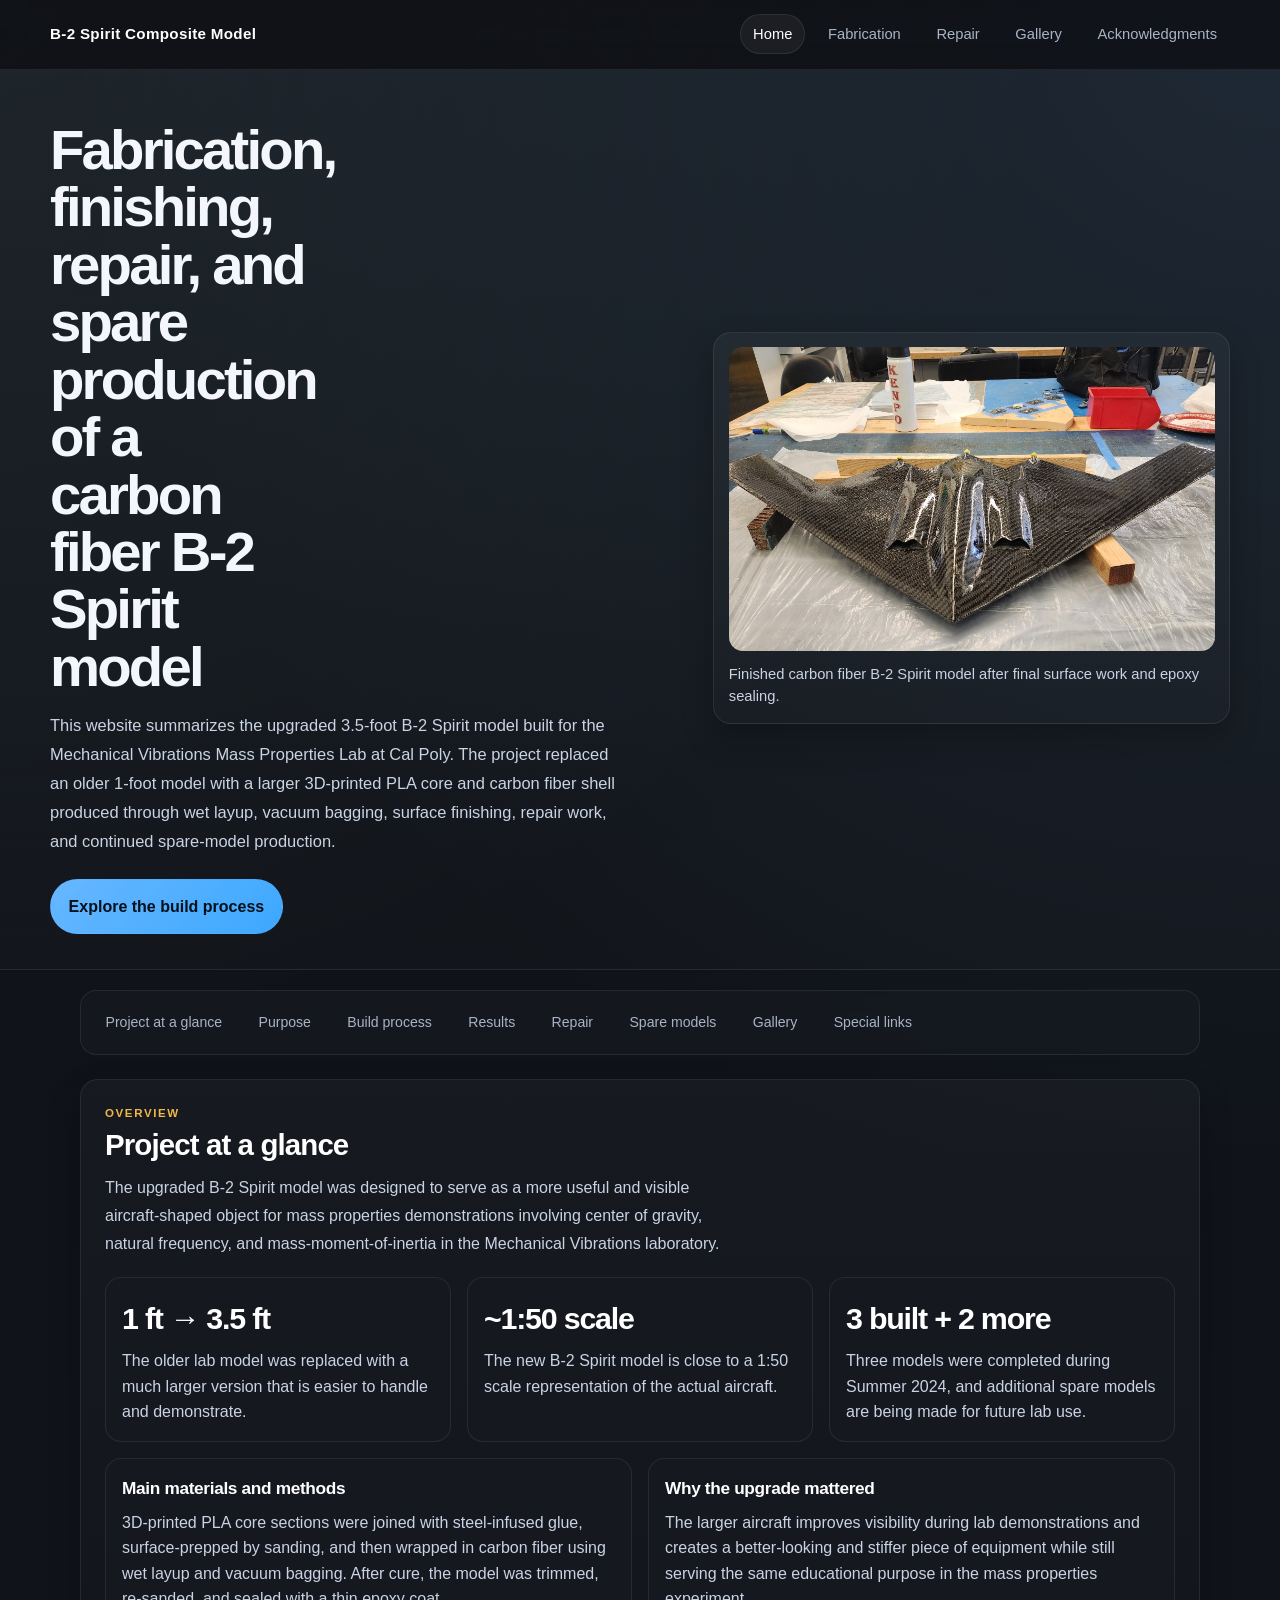
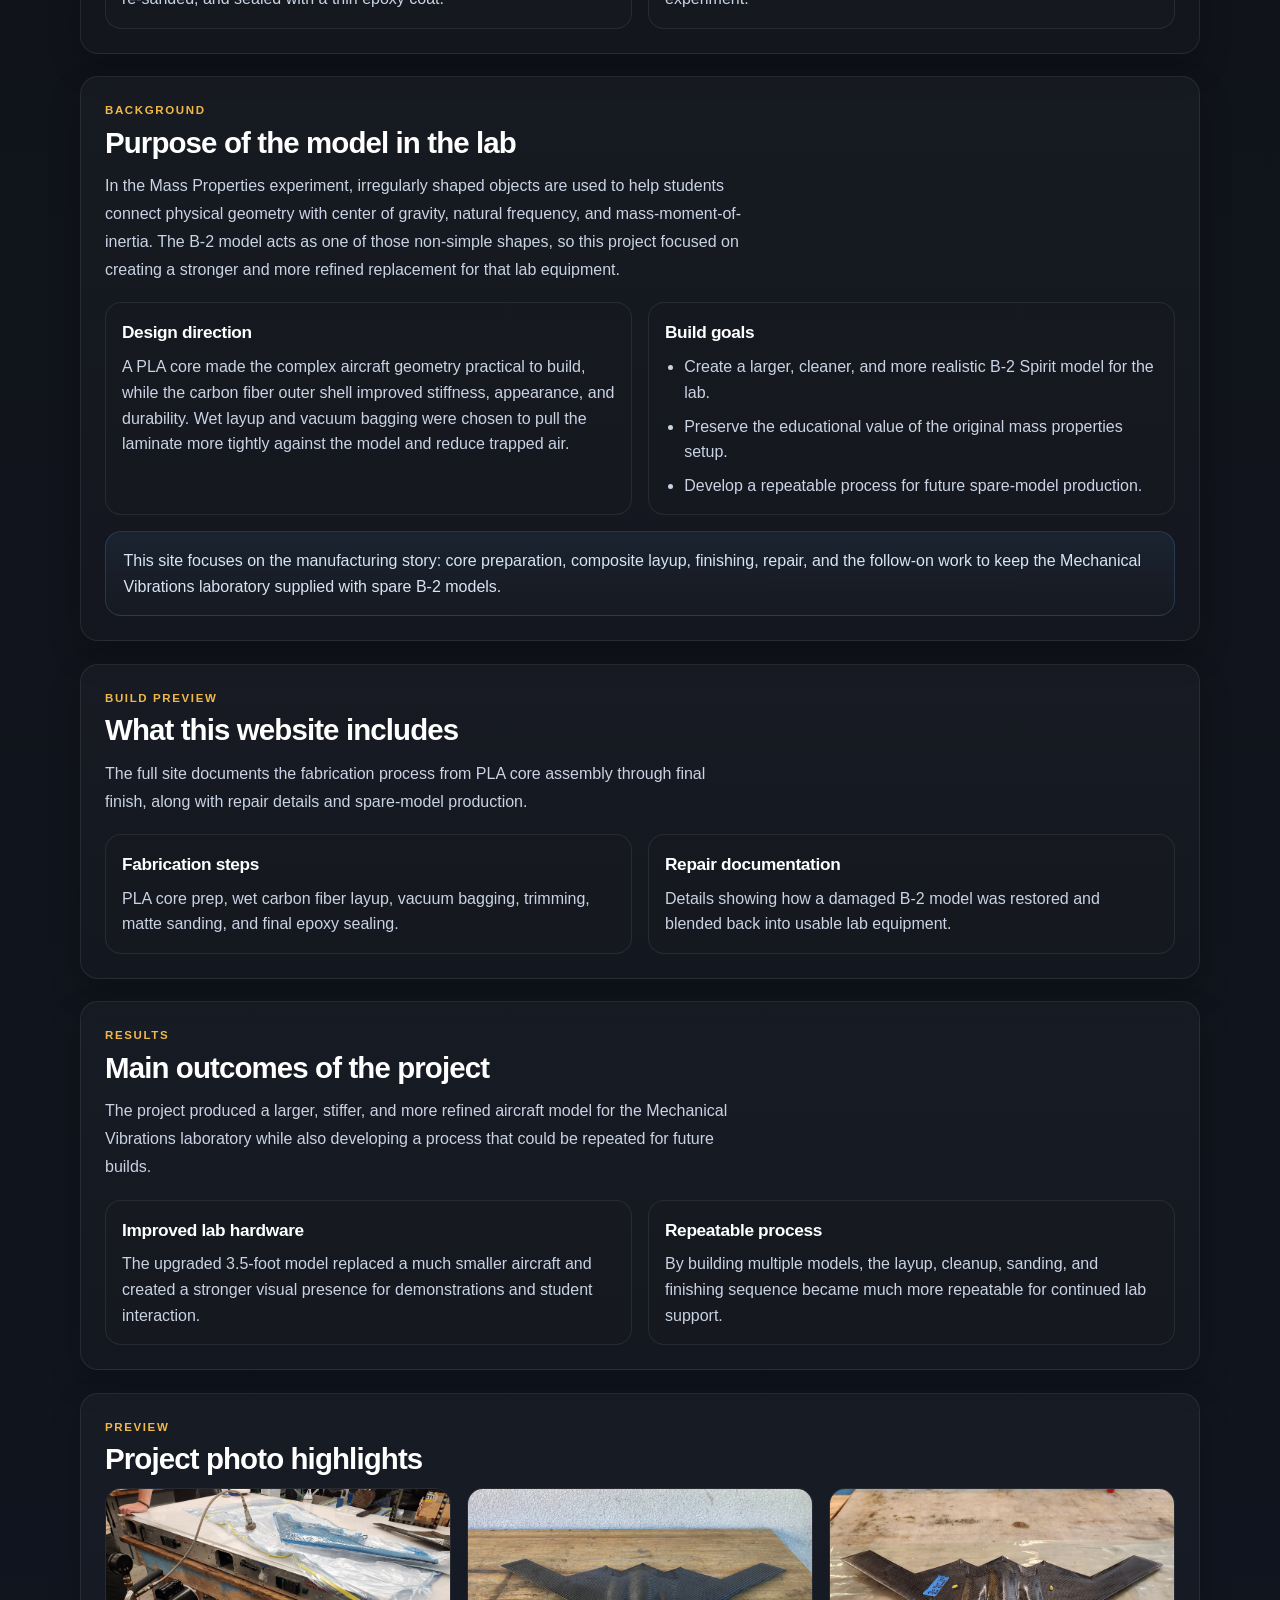
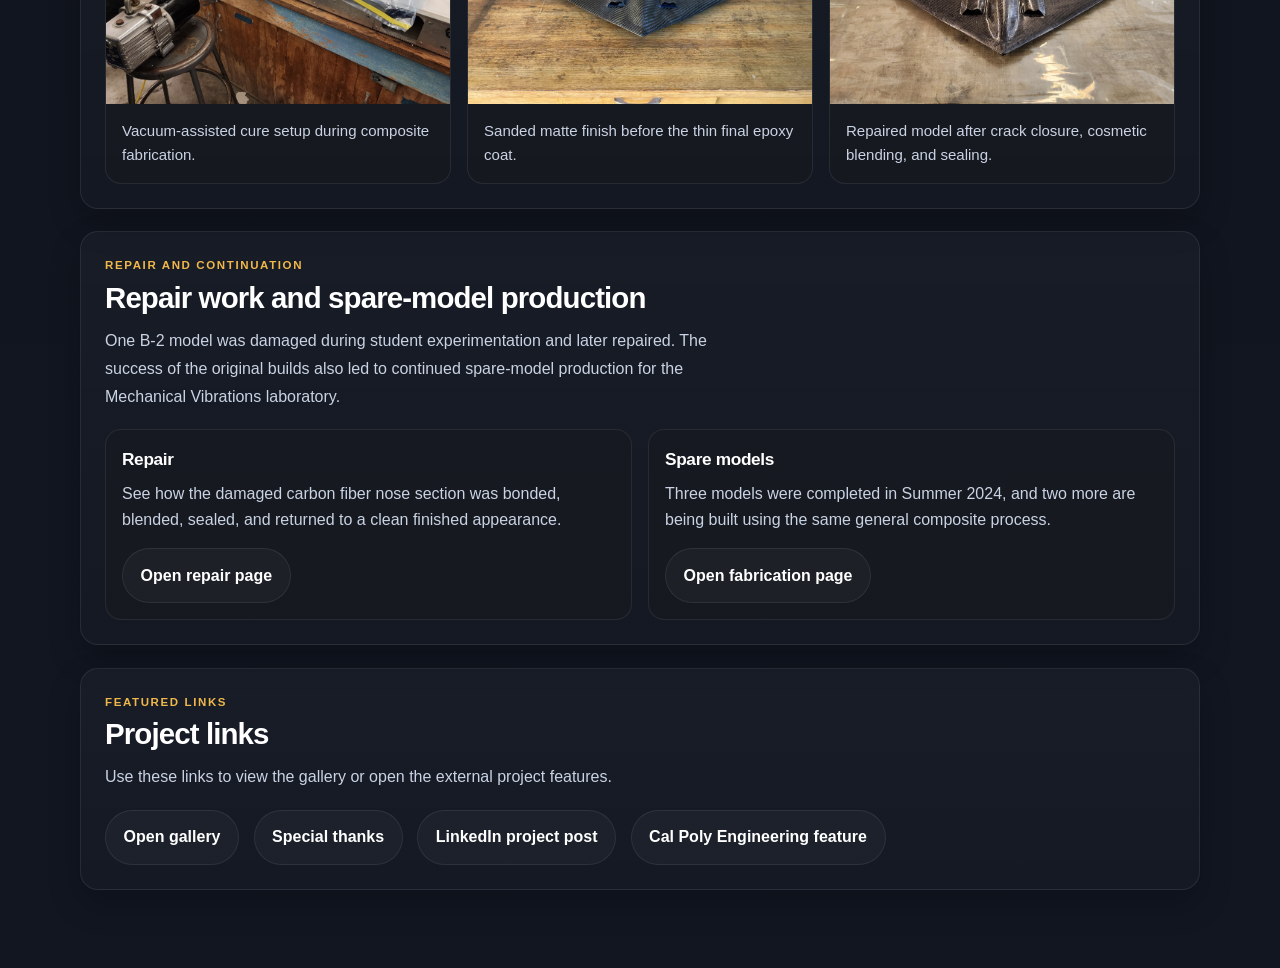
==== index.html @ ddb702d4 "Update index.html" ====
<!DOCTYPE html>
<html lang="en">
<head>
  <meta charset="UTF-8" />
  <meta name="viewport" content="width=device-width, initial-scale=1.0" />
  <title>B-2 Spirit Composite Model | Home</title>
  <meta
    name="description"
    content="Overview of the B-2 Spirit composite model project for the Mechanical Vibrations Mass Properties Lab."
  />
  <link rel="stylesheet" href="style.css" />

  <style>
    body.index-page {
      background:
        radial-gradient(circle at top right, rgba(103, 183, 255, 0.12), transparent 28%),
        radial-gradient(circle at top left, rgba(143, 226, 255, 0.08), transparent 24%),
        linear-gradient(180deg, #0f1115 0%, #111621 100%);
      color: #e9edf5;
    }

    .index-page .topbar {
      position: sticky;
      top: 0;
      z-index: 100;
      backdrop-filter: blur(12px);
      background: rgba(15, 17, 21, 0.82);
      border-bottom: 1px solid rgba(255,255,255,0.08);
    }

    .index-page .topbar-inner,
    .index-page .hero-shell,
    .index-page .home-main {
      width: min(1180px, calc(100% - 2rem));
      margin: 0 auto;
    }

    .index-page .topbar-inner {
      display: flex;
      align-items: center;
      justify-content: space-between;
      gap: 1rem;
      padding: 0.9rem 0;
    }

    .index-page .brand {
      font-weight: 700;
      letter-spacing: 0.02em;
      font-size: 0.95rem;
      color: #ffffff;
      white-space: nowrap;
      text-decoration: none;
    }

    .index-page .nav {
      display: flex;
      flex-wrap: wrap;
      justify-content: flex-end;
      gap: 0.6rem;
    }

    .index-page .nav a {
      font-size: 0.92rem;
      color: #aab3c5;
      padding: 0.45rem 0.75rem;
      border-radius: 999px;
      border: 1px solid transparent;
      text-decoration: none;
      transition: 0.2s ease;
    }

    .index-page .nav a.active,
    .index-page .nav a:hover {
      color: #ffffff;
      background: rgba(255,255,255,0.05);
      border-color: rgba(255,255,255,0.08);
    }

    .index-page .hero-wrap {
      border-bottom: 1px solid rgba(255,255,255,0.08);
      background: linear-gradient(180deg, rgba(255,255,255,0.02), rgba(255,255,255,0.01));
    }

    .index-page .hero-shell {
      padding: 3.2rem 0 2.2rem;
    }

    .index-page .hero {
      display: grid;
      grid-template-columns: 1.1fr 0.9fr;
      gap: 2rem;
      align-items: center;
      margin: 0;
      padding: 0;
      max-width: none;
    }

    .index-page .hero-copy {
      background: transparent;
      border: 0;
      box-shadow: none;
      padding: 0;
    }

    .index-page .hero-copy h1 {
      font-size: clamp(1.9rem, 4.4vw, 3.8rem);
      line-height: 1.02;
      letter-spacing: -0.05em;
      margin: 0 0 1rem;
      color: #f3f6fb;
      max-width: 8.5ch;
    }

    .index-page .hero-copy p.lead {
      font-size: 1.03rem;
      line-height: 1.75;
      color: #c9d3e3;
      margin: 0;
      max-width: 62ch;
    }

    .index-page .hero-actions,
    .index-page .button-row {
      display: flex;
      flex-wrap: wrap;
      gap: 0.9rem;
      margin-top: 1.5rem;
    }

    .index-page .button {
      display: inline-flex;
      align-items: center;
      justify-content: center;
      padding: 0.85rem 1.1rem;
      border-radius: 999px;
      border: 1px solid rgba(255,255,255,0.08);
      font-weight: 600;
      text-decoration: none;
      transition: transform 0.2s ease, filter 0.2s ease, background 0.2s ease;
    }

    .index-page .button:hover {
      transform: translateY(-1px);
      text-decoration: none;
    }

    .index-page .button.primary {
      background: linear-gradient(135deg, #67b7ff, #3da8ff);
      color: #05101a;
      border-color: transparent;
    }

    .index-page .button.secondary {
      background: rgba(255,255,255,0.03);
      color: #ffffff;
    }

    .index-page .hero-card {
      background: linear-gradient(180deg, rgba(255,255,255,0.04), rgba(255,255,255,0.015));
      border: 1px solid rgba(255,255,255,0.08);
      border-radius: 18px;
      padding: 0.9rem;
      box-shadow: 0 14px 32px rgba(0,0,0,0.24);
      overflow: hidden;
    }

    .index-page .hero-image img {
      width: 100%;
      border-radius: 14px;
      aspect-ratio: 16 / 10;
      object-fit: cover;
      display: block;
    }

    .index-page .hero-caption {
      margin-top: 0.75rem;
      font-size: 0.92rem;
      line-height: 1.55;
      color: #c9d3e3;
    }

    .index-page .section-nav {
      position: sticky;
      top: 4.2rem;
      z-index: 50;
      margin: 1.2rem 0 1.5rem;
      padding: 0.75rem;
      background: rgba(23, 26, 33, 0.78);
      border: 1px solid rgba(255,255,255,0.08);
      border-radius: 16px;
      backdrop-filter: blur(10px);
      overflow-x: auto;
    }

    .index-page .section-nav-inner {
      display: flex;
      gap: 0.65rem;
      min-width: max-content;
    }

    .index-page .section-nav a {
      color: #aab3c5;
      font-size: 0.88rem;
      padding: 0.45rem 0.75rem;
      border-radius: 999px;
      text-decoration: none;
      border: 1px solid transparent;
      white-space: nowrap;
    }

    .index-page .section-nav a:hover {
      color: #ffffff;
      background: rgba(255,255,255,0.04);
      border-color: rgba(255,255,255,0.08);
    }

    .index-page .home-main {
      padding: 0 0 3.5rem;
    }

    .index-page .home-section {
      margin-bottom: 1.4rem;
      padding: 1.5rem;
      background: linear-gradient(180deg, rgba(255,255,255,0.03), rgba(255,255,255,0.015));
      border: 1px solid rgba(255,255,255,0.08);
      border-radius: 18px;
      box-shadow: 0 14px 32px rgba(0,0,0,0.22);
      scroll-margin-top: 7rem;
    }

    .index-page .section-kicker {
      text-transform: uppercase;
      letter-spacing: 0.14em;
      font-size: 0.72rem;
      font-weight: 700;
      color: #f0b84b;
      margin-bottom: 0.45rem;
    }

    .index-page .home-section h2 {
      margin: 0 0 0.8rem;
      font-size: clamp(1.8rem, 2.3vw, 2.5rem);
      line-height: 1.1;
      letter-spacing: -0.03em;
      color: #ffffff;
    }

    .index-page .section-lede {
      color: #c9d3e3;
      max-width: 72ch;
      margin: 0 0 1.15rem;
      line-height: 1.75;
    }

    .index-page .stats-grid,
    .index-page .info-grid,
    .index-page .gallery-grid {
      display: grid;
      gap: 1rem;
    }

    .index-page .stats-grid {
      grid-template-columns: repeat(3, minmax(0, 1fr));
      margin-bottom: 1rem;
    }

    .index-page .info-grid {
      grid-template-columns: repeat(2, minmax(0, 1fr));
    }

    .index-page .gallery-grid {
      grid-template-columns: repeat(3, minmax(0, 1fr));
    }

    .index-page .stat-card,
    .index-page .info-card,
    .index-page .mini-card,
    .index-page .figure-card {
      background: rgba(23, 26, 33, 0.92);
      border: 1px solid rgba(255,255,255,0.08);
      border-radius: 16px;
      padding: 1rem;
    }

    .index-page .stat-value {
      font-size: 1.9rem;
      font-weight: 800;
      letter-spacing: -0.04em;
      margin-bottom: 0.35rem;
      color: #ffffff;
    }

    .index-page .stat-label,
    .index-page .info-card p,
    .index-page .mini-card p,
    .index-page .figure-caption,
    .index-page li {
      color: #c9d3e3;
      margin: 0;
    }

    .index-page .info-card h3,
    .index-page .mini-card h3 {
      margin: 0 0 0.45rem;
      font-size: 1.08rem;
      color: #ffffff;
      letter-spacing: -0.02em;
    }

    .index-page .figure-card {
      padding: 0;
      overflow: hidden;
    }

    .index-page .figure-card img {
      width: 100%;
      display: block;
      aspect-ratio: 16 / 10;
      object-fit: cover;
    }

    .index-page .figure-caption {
      padding: 0.9rem 1rem 1rem;
      font-size: 0.94rem;
      line-height: 1.6;
    }

    .index-page .note-card {
      margin-top: 1rem;
      padding: 1rem 1.1rem;
      border-radius: 16px;
      background: linear-gradient(180deg, rgba(103,183,255,0.08), rgba(255,255,255,0.015));
      border: 1px solid rgba(103,183,255,0.18);
      color: #d8e4f4;
    }

    .index-page .bullet-list {
      margin: 0;
      padding-left: 1.2rem;
    }

    .index-page .bullet-list li + li {
      margin-top: 0.5rem;
    }

    .index-page .featured-links {
      display: flex;
      flex-wrap: wrap;
      gap: 0.9rem;
      margin-top: 1rem;
    }

    @media (max-width: 980px) {
      .index-page .hero,
      .index-page .stats-grid,
      .index-page .info-grid,
      .index-page .gallery-grid {
        grid-template-columns: 1fr;
      }

      .index-page .hero-copy h1 {
        max-width: none;
      }
    }

    @media (max-width: 720px) {
      .index-page .topbar-inner {
        align-items: flex-start;
        flex-direction: column;
      }

      .index-page .hero-shell {
        padding-top: 2.6rem;
      }

      .index-page .home-section {
        padding: 1.15rem;
      }
    }
  </style>
</head>
<body class="index-page">
  <header class="topbar">
    <div class="topbar-inner">
      <a class="brand" href="index.html">B-2 Spirit Composite Model</a>
      <nav class="nav" aria-label="Main navigation">
        <a class="active" href="index.html">Home</a>
        <a href="fabrication.html">Fabrication</a>
        <a href="repair.html">Repair</a>
        <a href="gallery.html">Gallery</a>
        <a href="acknowledgments.html">Acknowledgments</a>
      </nav>
    </div>
  </header>

  <div class="hero-wrap">
    <div class="hero-shell">
      <section class="hero">
        <div class="hero-copy">
          <h1>Fabrication, finishing, repair, and spare production of a carbon fiber B-2 Spirit model</h1>
          <p class="lead">
            This website summarizes the upgraded 3.5-foot B-2 Spirit model built for the Mechanical Vibrations Mass Properties Lab at Cal Poly. The project replaced an older 1-foot model with a larger 3D-printed PLA core and carbon fiber shell produced through wet layup, vacuum bagging, surface finishing, repair work, and continued spare-model production.
          </p>
          <div class="hero-actions">
            <a class="button primary" href="fabrication.html">Explore the build process</a>
          </div>
        </div>

        <div class="hero-card hero-image">
          <img src="assets/final-gloss.jpg" alt="Completed glossy B-2 Spirit carbon fiber model on a workbench" />
          <div class="hero-caption">
            Finished carbon fiber B-2 Spirit model after final surface work and epoxy sealing.
          </div>
        </div>
      </section>
    </div>
  </div>

  <main class="home-main">
    <nav class="section-nav" aria-label="Section navigation">
      <div class="section-nav-inner">
        <a href="#overview">Project at a glance</a>
        <a href="#purpose">Purpose</a>
        <a href="#build">Build process</a>
        <a href="#results">Results</a>
        <a href="#repair-link">Repair</a>
        <a href="#spares">Spare models</a>
        <a href="#gallery-preview">Gallery</a>
        <a href="#links">Special links</a>
      </div>
    </nav>

    <section class="home-section" id="overview">
      <div class="section-kicker">Overview</div>
      <h2>Project at a glance</h2>
      <p class="section-lede">
        The upgraded B-2 Spirit model was designed to serve as a more useful and visible aircraft-shaped object for mass properties demonstrations involving center of gravity, natural frequency, and mass-moment-of-inertia in the Mechanical Vibrations laboratory.
      </p>

      <div class="stats-grid">
        <div class="stat-card">
          <div class="stat-value">1 ft → 3.5 ft</div>
          <p class="stat-label">
            The older lab model was replaced with a much larger version that is easier to handle and demonstrate.
          </p>
        </div>
        <div class="stat-card">
          <div class="stat-value">~1:50 scale</div>
          <p class="stat-label">
            The new B-2 Spirit model is close to a 1:50 scale representation of the actual aircraft.
          </p>
        </div>
        <div class="stat-card">
          <div class="stat-value">3 built + 2 more</div>
          <p class="stat-label">
            Three models were completed during Summer 2024, and additional spare models are being made for future lab use.
          </p>
        </div>
      </div>

      <div class="info-grid">
        <div class="info-card">
          <h3>Main materials and methods</h3>
          <p>
            3D-printed PLA core sections were joined with steel-infused glue, surface-prepped by sanding, and then wrapped in carbon fiber using wet layup and vacuum bagging. After cure, the model was trimmed, re-sanded, and sealed with a thin epoxy coat.
          </p>
        </div>
        <div class="info-card">
          <h3>Why the upgrade mattered</h3>
          <p>
            The larger aircraft improves visibility during lab demonstrations and creates a better-looking and stiffer piece of equipment while still serving the same educational purpose in the mass properties experiment.
          </p>
        </div>
      </div>
    </section>

    <section class="home-section" id="purpose">
      <div class="section-kicker">Background</div>
      <h2>Purpose of the model in the lab</h2>
      <p class="section-lede">
        In the Mass Properties experiment, irregularly shaped objects are used to help students connect physical geometry with center of gravity, natural frequency, and mass-moment-of-inertia. The B-2 model acts as one of those non-simple shapes, so this project focused on creating a stronger and more refined replacement for that lab equipment.
      </p>

      <div class="info-grid">
        <div class="info-card">
          <h3>Design direction</h3>
          <p>
            A PLA core made the complex aircraft geometry practical to build, while the carbon fiber outer shell improved stiffness, appearance, and durability. Wet layup and vacuum bagging were chosen to pull the laminate more tightly against the model and reduce trapped air.
          </p>
        </div>

        <div class="info-card">
          <h3>Build goals</h3>
          <ul class="bullet-list">
            <li>Create a larger, cleaner, and more realistic B-2 Spirit model for the lab.</li>
            <li>Preserve the educational value of the original mass properties setup.</li>
            <li>Develop a repeatable process for future spare-model production.</li>
          </ul>
        </div>
      </div>

      <div class="note-card">
        This site focuses on the manufacturing story: core preparation, composite layup, finishing, repair, and the follow-on work to keep the Mechanical Vibrations laboratory supplied with spare B-2 models.
      </div>
    </section>

    <section class="home-section" id="build">
      <div class="section-kicker">Build preview</div>
      <h2>What this website includes</h2>
      <p class="section-lede">
        The full site documents the fabrication process from PLA core assembly through final finish, along with repair details and spare-model production.
      </p>

      <div class="info-grid">
        <div class="mini-card">
          <h3>Fabrication steps</h3>
          <p>PLA core prep, wet carbon fiber layup, vacuum bagging, trimming, matte sanding, and final epoxy sealing.</p>
        </div>
        <div class="mini-card">
          <h3>Repair documentation</h3>
          <p>Details showing how a damaged B-2 model was restored and blended back into usable lab equipment.</p>
        </div>
      </div>
    </section>

    <section class="home-section" id="results">
      <div class="section-kicker">Results</div>
      <h2>Main outcomes of the project</h2>
      <p class="section-lede">
        The project produced a larger, stiffer, and more refined aircraft model for the Mechanical Vibrations laboratory while also developing a process that could be repeated for future builds.
      </p>

      <div class="info-grid">
        <div class="mini-card">
          <h3>Improved lab hardware</h3>
          <p>The upgraded 3.5-foot model replaced a much smaller aircraft and created a stronger visual presence for demonstrations and student interaction.</p>
        </div>
        <div class="mini-card">
          <h3>Repeatable process</h3>
          <p>By building multiple models, the layup, cleanup, sanding, and finishing sequence became much more repeatable for continued lab support.</p>
        </div>
      </div>
    </section>

    <section class="home-section" id="gallery-preview">
      <div class="section-kicker">Preview</div>
      <h2>Project photo highlights</h2>

      <div class="gallery-grid">
        <div class="figure-card">
          <img src="assets/vacuum-pump.jpg" alt="Vacuum pump connected to the layup bag" />
          <div class="figure-caption">Vacuum-assisted cure setup during composite fabrication.</div>
        </div>
        <div class="figure-card">
          <img src="assets/matte-finish.jpg" alt="Sanded matte finish before final epoxy seal coat" />
          <div class="figure-caption">Sanded matte finish before the thin final epoxy coat.</div>
        </div>
        <div class="figure-card">
          <img src="assets/repair-full.jpg" alt="Repaired B-2 Spirit model after repair was completed" />
          <div class="figure-caption">Repaired model after crack closure, cosmetic blending, and sealing.</div>
        </div>
      </div>
    </section>

    <section class="home-section" id="repair-link">
      <div class="section-kicker">Repair and continuation</div>
      <h2>Repair work and spare-model production</h2>
      <p class="section-lede">
        One B-2 model was damaged during student experimentation and later repaired. The success of the original builds also led to continued spare-model production for the Mechanical Vibrations laboratory.
      </p>

      <div class="info-grid">
        <div class="mini-card">
          <h3>Repair</h3>
          <p>See how the damaged carbon fiber nose section was bonded, blended, sealed, and returned to a clean finished appearance.</p>
          <div class="featured-links">
            <a class="button secondary" href="repair.html">Open repair page</a>
          </div>
        </div>
        <div class="mini-card" id="spares">
          <h3>Spare models</h3>
          <p>Three models were completed in Summer 2024, and two more are being built using the same general composite process.</p>
          <div class="featured-links">
            <a class="button secondary" href="fabrication.html">Open fabrication page</a>
          </div>
        </div>
      </div>
    </section>

    <section class="home-section" id="links">
      <div class="section-kicker">Featured links</div>
      <h2>Project links</h2>
      <p class="section-lede">
        Use these links to view the gallery or open the external project features.
      </p>

      <div class="featured-links">
        <a class="button secondary" href="gallery.html">Open gallery</a>
        <a class="button secondary" href="acknowledgments.html">Special thanks</a>
        <a
          class="button secondary"
          href="https://www.linkedin.com/posts/john-f-tomas_calpolyengineering-calpolymechanicalengineering-activity-7405005292553457664-iVJH?utm_source=share&utm_medium=member_desktop&rcm=ACoAAD9UJ3QBx8UnV5CKLwGNR-9RdJzGk0k2j6o"
          target="_blank"
          rel="noopener noreferrer"
        >
          LinkedIn project post
        </a>
        <a
          class="button secondary"
          href="https://ceng.calpoly.edu/connection/2024/10/shop-talk/"
          target="_blank"
          rel="noopener noreferrer"
        >
          Cal Poly Engineering feature
        </a>
      </div>
    </section>
  </main>
</body>
</html>
---- style.css ----
:root {
  --bg: #0f1115;
  --panel: #171a21;
  --panel-2: #1d2230;
  --text: #e9edf5;
  --muted: #aab3c5;
  --accent: #67b7ff;
  --accent-2: #8fe2ff;
  --border: #2a3142;
  --max: 1120px;
}

* { box-sizing: border-box; }
html { scroll-behavior: smooth; }
body {
  margin: 0;
  font-family: Arial, Helvetica, sans-serif;
  background: linear-gradient(180deg, #0f1115 0%, #111621 100%);
  color: var(--text);
  line-height: 1.6;
}

a { color: var(--accent); text-decoration: none; }
a:hover { text-decoration: underline; }

header.site-header {
  position: sticky;
  top: 0;
  z-index: 100;
  background: rgba(15, 17, 21, 0.92);
  backdrop-filter: blur(10px);
  border-bottom: 1px solid var(--border);
}

.nav-wrap {
  max-width: var(--max);
  margin: 0 auto;
  display: flex;
  align-items: center;
  justify-content: space-between;
  padding: 14px 18px;
  gap: 18px;
}

.brand {
  font-weight: 700;
  letter-spacing: 0.04em;
  color: white;
}

nav ul {
  margin: 0;
  padding: 0;
  list-style: none;
  display: flex;
  gap: 10px;
  flex-wrap: wrap;
}

nav a {
  display: inline-block;
  padding: 8px 12px;
  border-radius: 999px;
  color: var(--text);
  border: 1px solid transparent;
}

nav a.active,
nav a:hover {
  background: var(--panel-2);
  border-color: var(--border);
  text-decoration: none;
}

.hero {
  max-width: var(--max);
  margin: 0 auto;
  padding: 56px 18px 28px;
  display: grid;
  grid-template-columns: 1.2fr 0.95fr;
  gap: 28px;
  align-items: center;
}

.hero-card,
.panel {
  background: rgba(23, 26, 33, 0.92);
  border: 1px solid var(--border);
  border-radius: 20px;
  overflow: hidden;
  box-shadow: 0 10px 24px rgba(0,0,0,0.22);
}

.hero-copy { padding: 28px; }
.hero-copy h1 {
  font-size: clamp(2rem, 4vw, 3.4rem);
  line-height: 1.08;
  margin: 0 0 14px;
}
.hero-copy p.lead {
  font-size: 1.08rem;
  color: var(--muted);
  margin: 0 0 18px;
}

.badges {
  display: flex;
  gap: 10px;
  flex-wrap: wrap;
  margin-bottom: 18px;
}
.badge {
  padding: 7px 12px;
  border-radius: 999px;
  background: #111a25;
  border: 1px solid var(--border);
  color: var(--accent-2);
  font-size: 0.92rem;
}

.button-row {
  display: flex;
  gap: 12px;
  flex-wrap: wrap;
}
.button {
  display: inline-block;
  padding: 11px 16px;
  border-radius: 12px;
  border: 1px solid var(--border);
  background: var(--panel-2);
  color: white;
}
.button.primary {
  background: linear-gradient(135deg, #256dff, #3da8ff);
  border-color: transparent;
}
.button:hover { text-decoration: none; filter: brightness(1.05); }

.hero-image img,
.figure img,
.gallery-grid img {
  width: 100%;
  display: block;
  height: auto;
}

main {
  max-width: var(--max);
  margin: 0 auto;
  padding: 0 18px 50px;
}

.section {
  margin: 26px 0;
  background: rgba(23, 26, 33, 0.92);
  border: 1px solid var(--border);
  border-radius: 20px;
  padding: 24px;
}
.section h2 {
  margin-top: 0;
  font-size: 1.8rem;
}
.section h3 { margin-bottom: 8px; }
.section p, .section li { color: #d6dcea; }
.section ul { padding-left: 20px; }

.grid-2, .grid-3 {
  display: grid;
  gap: 18px;
}
.grid-2 { grid-template-columns: repeat(2, minmax(0, 1fr)); }
.grid-3 { grid-template-columns: repeat(3, minmax(0, 1fr)); }

.figure {
  background: #10141d;
  border: 1px solid var(--border);
  border-radius: 16px;
  overflow: hidden;
}
.figure .caption {
  padding: 12px 14px 16px;
  color: var(--muted);
  font-size: 0.95rem;
}

.kpi-grid {
  display: grid;
  grid-template-columns: repeat(4, minmax(0, 1fr));
  gap: 14px;
}
.kpi {
  background: #111722;
  border: 1px solid var(--border);
  border-radius: 16px;
  padding: 16px;
}
.kpi .value {
  font-size: 1.6rem;
  font-weight: 700;
  margin-bottom: 6px;
}
.kpi .label { color: var(--muted); }

.page-intro {
  max-width: var(--max);
  margin: 0 auto;
  padding: 38px 18px 8px;
}
.page-intro h1 { margin-bottom: 8px; font-size: 2.5rem; }
.page-intro p { color: var(--muted); margin-top: 0; }

.gallery-grid {
  display: grid;
  grid-template-columns: repeat(2, minmax(0, 1fr));
  gap: 18px;
}

footer {
  max-width: var(--max);
  margin: 0 auto;
  padding: 18px;
  color: var(--muted);
}

.note {
  border-left: 4px solid var(--accent);
  padding: 12px 14px;
  background: #101722;
  border-radius: 10px;
}

.code-block {
  background: #0d1117;
  color: #d0e6ff;
  border: 1px solid var(--border);
  padding: 16px;
  border-radius: 12px;
  overflow-x: auto;
  white-space: pre-wrap;
  font-family: Consolas, Monaco, monospace;
  font-size: 0.95rem;
}

/* ===== Acknowledgment section only ===== */

.thanks-section {
  padding-top: 28px;
  padding-bottom: 30px;
}

.thanks-section .section-kicker,
.thanks-section .eyebrow,
.thanks-section .kicker {
  text-transform: uppercase;
  letter-spacing: 0.14em;
  font-size: 0.82rem;
  font-weight: 700;
  color: #ffc94d;
  margin-bottom: 14px;
}

.thanks-section h2,
.thanks-section .big-title {
  font-size: clamp(2.8rem, 5vw, 4.2rem);
  line-height: 1.02;
  letter-spacing: -0.04em;
  margin: 0 0 22px;
  color: #f3f6fb;
}

.thanks-section > p,
.thanks-section .lede,
.thanks-section .section-lead {
  max-width: 860px;
  font-size: 1.08rem;
  line-height: 1.75;
  color: #c9d3e3;
  margin: 0 0 26px;
}

.thanks-grid {
  display: grid;
  grid-template-columns: repeat(3, minmax(0, 1fr));
  gap: 22px;
  margin-top: 10px;
}

.thanks-card {
  background:
    radial-gradient(circle at top center, rgba(255,255,255,0.035), transparent 58%),
    linear-gradient(180deg, rgba(255,255,255,0.03), rgba(255,255,255,0.01));
  border: 1px solid rgba(255,255,255,0.08);
  border-radius: 26px;
  padding: 26px 26px 28px;
  min-height: 430px;
  box-shadow: 0 14px 32px rgba(0,0,0,0.24);
}

.thanks-card h3 {
  margin: 0 0 22px;
  font-size: clamp(1.65rem, 2.3vw, 2.2rem);
  line-height: 1.15;
  letter-spacing: -0.03em;
  color: #ffffff;
}

.thanks-role {
  color: #74c8ff;
  font-size: 0.95rem;
  font-weight: 700;
  line-height: 1.45;
  margin-bottom: 24px;
}

.thanks-card p {
  margin: 0;
  color: #eef3fb;
  font-size: 1.04rem;
  line-height: 1.85;
}

@media (max-width: 900px) {
  .hero, .grid-2, .grid-3, .gallery-grid, .kpi-grid {
    grid-template-columns: 1fr;
  }

  .nav-wrap {
    align-items: flex-start;
    flex-direction: column;
  }

  .thanks-grid {
    grid-template-columns: 1fr;
  }

  .thanks-card {
    min-height: unset;
  }
}
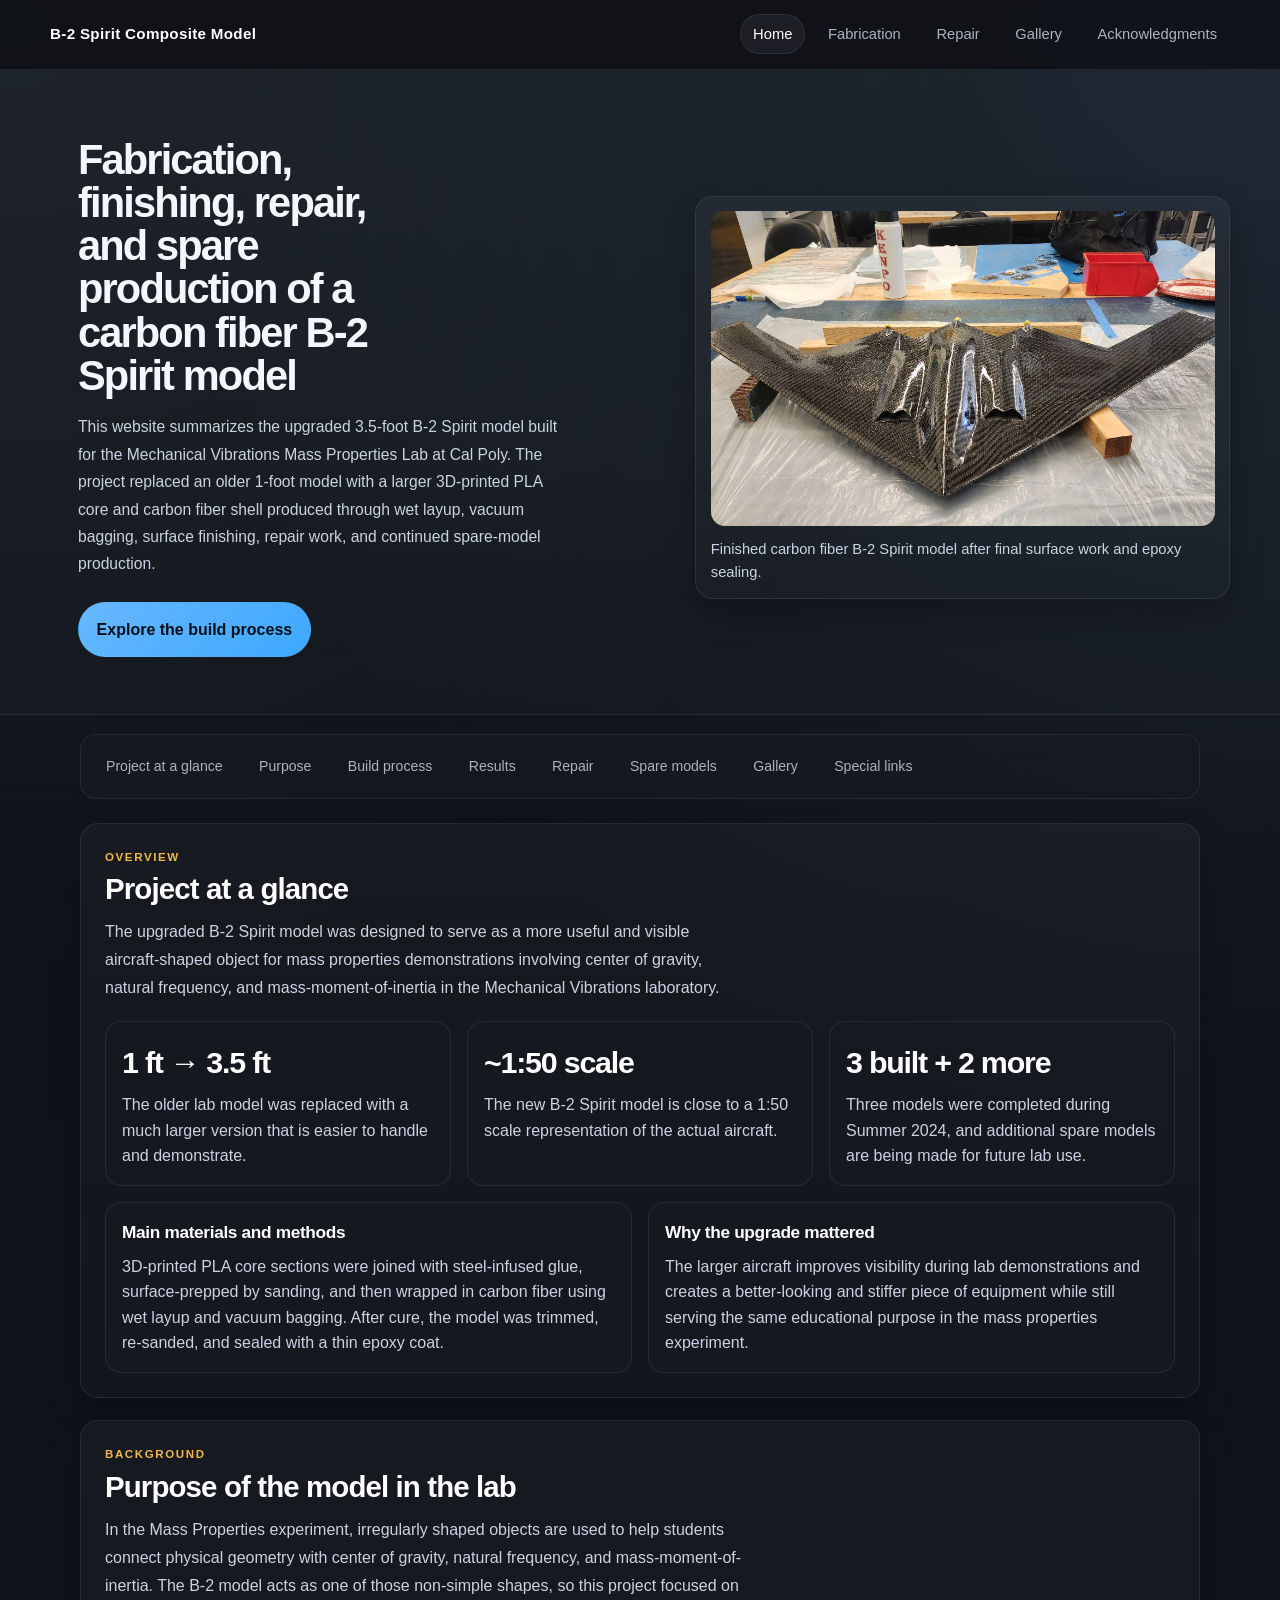
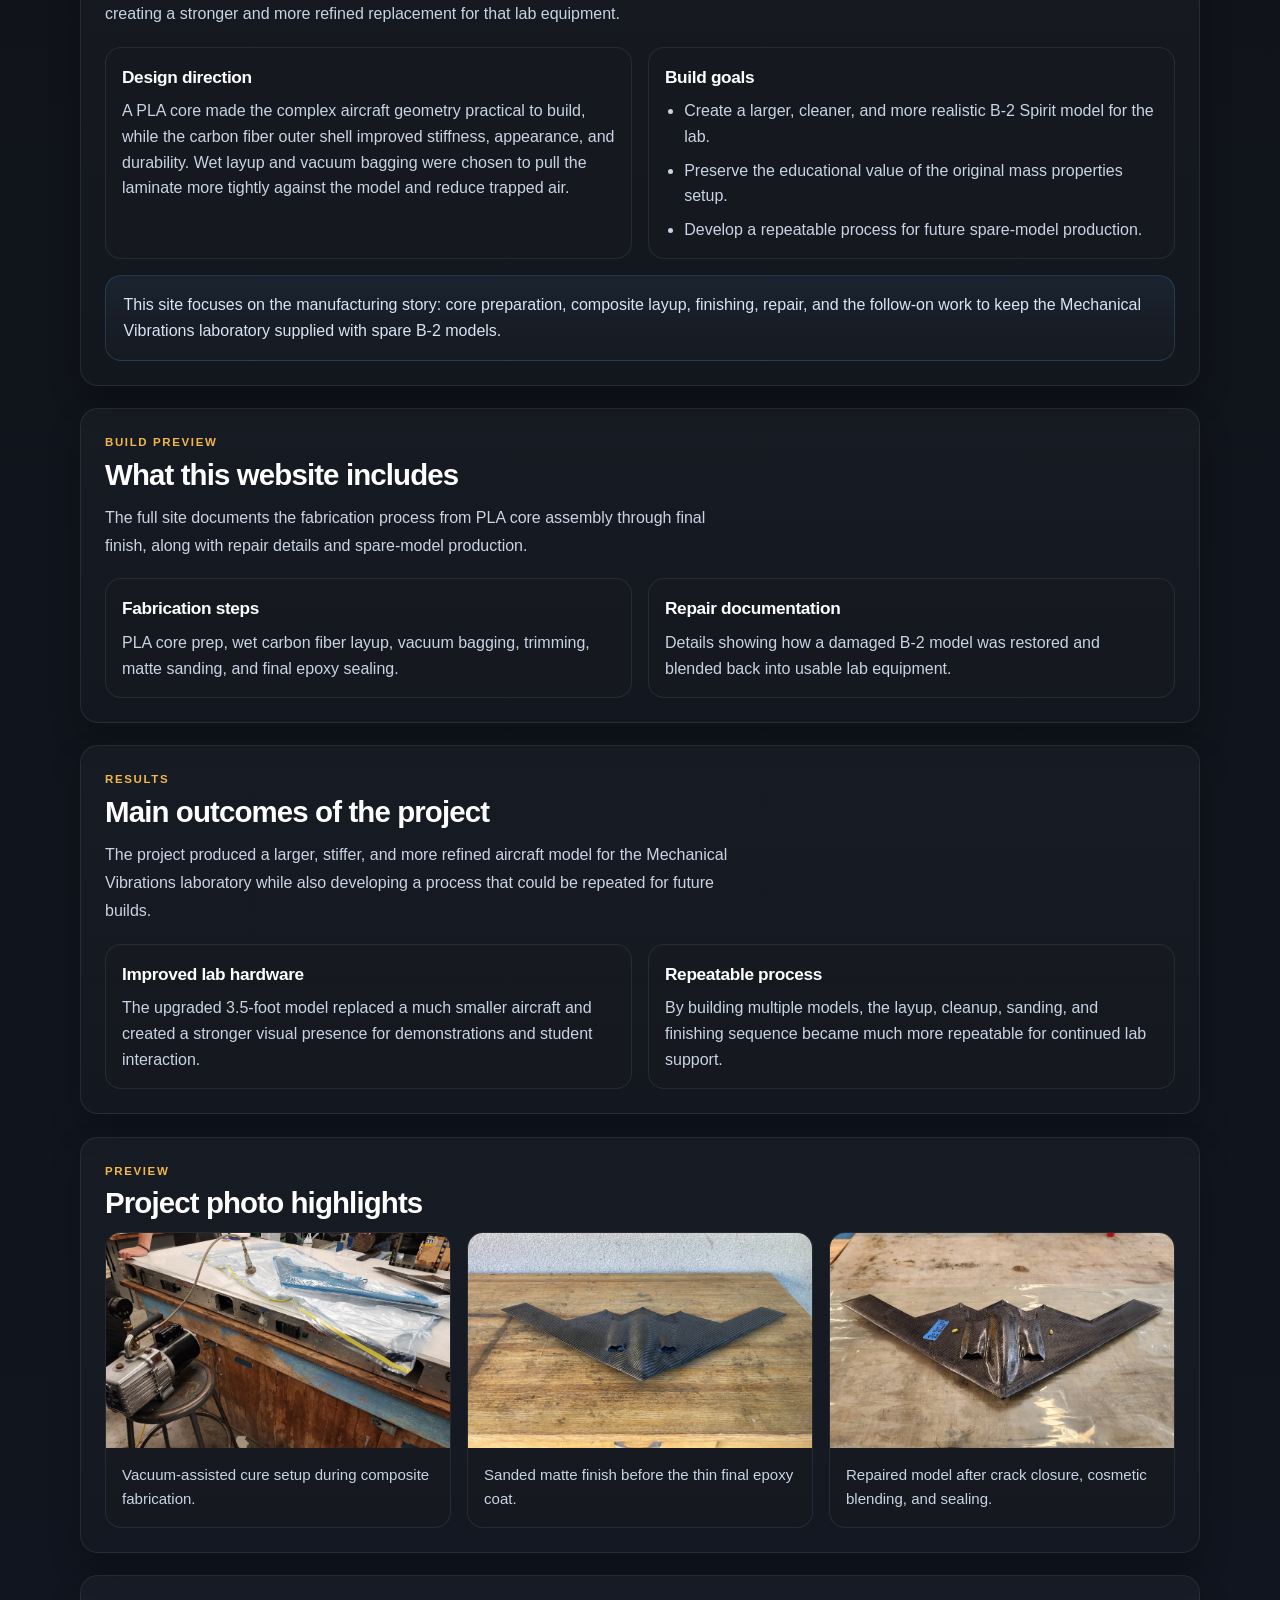
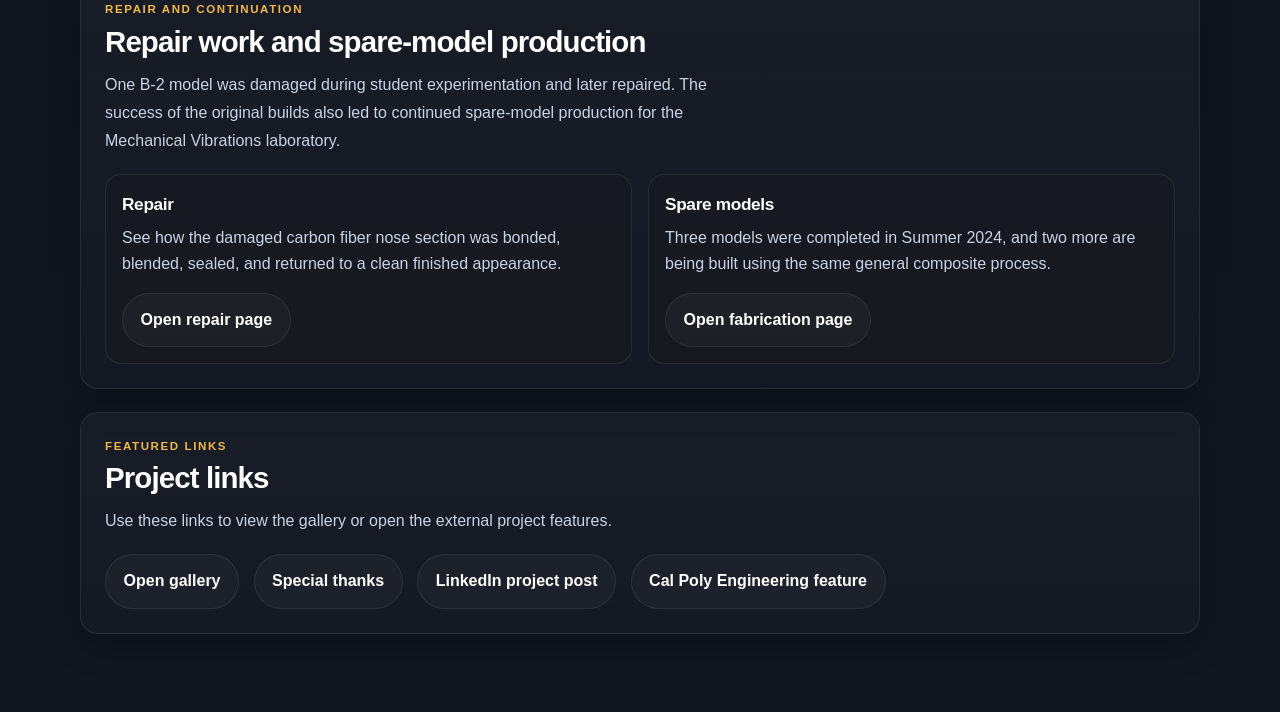
==== commit 669eb19e: "Update index.html" ====
--- a/index.html
+++ b/index.html
@@ -82,41 +82,39 @@
     }
 
     .index-page .hero-shell {
-      padding: 3.2rem 0 2.2rem;
+    padding: 2.5rem 0 1.8rem;
     }
 
     .index-page .hero {
-      display: grid;
-      grid-template-columns: 1.1fr 0.9fr;
-      gap: 2rem;
-      align-items: center;
-      margin: 0;
-      padding: 0;
-      max-width: none;
-    }
-
-    .index-page .hero-copy {
-      background: transparent;
-      border: 0;
-      box-shadow: none;
-      padding: 0;
+    display: grid;
+    grid-template-columns: minmax(560px, 0.95fr) minmax(380px, 0.85fr);
+    gap: 3rem;
+    align-items: center;
+    margin: 0;
+    padding: 0;
+    max-width: none;
     }
 
     .index-page .hero-copy h1 {
-      font-size: clamp(1.9rem, 4.4vw, 3.8rem);
-      line-height: 1.02;
-      letter-spacing: -0.05em;
-      margin: 0 0 1rem;
-      color: #f3f6fb;
-      max-width: 8.5ch;
+    font-size: clamp(1.55rem, 3.25vw, 3.05rem);
+    line-height: 1.04;
+    letter-spacing: -0.045em;
+    margin: 0 0 1rem;
+    color: #f3f6fb;
+    max-width: 12.5ch;
     }
 
     .index-page .hero-copy p.lead {
-      font-size: 1.03rem;
-      line-height: 1.75;
-      color: #c9d3e3;
-      margin: 0;
-      max-width: 62ch;
+    font-size: 0.98rem;
+    line-height: 1.75;
+    color: #c9d3e3;
+    margin: 0;
+    max-width: 56ch;
+    }
+
+    .index-page .hero-card {
+    max-width: 600px;
+    margin-left: auto;
     }
 
     .index-page .hero-actions,
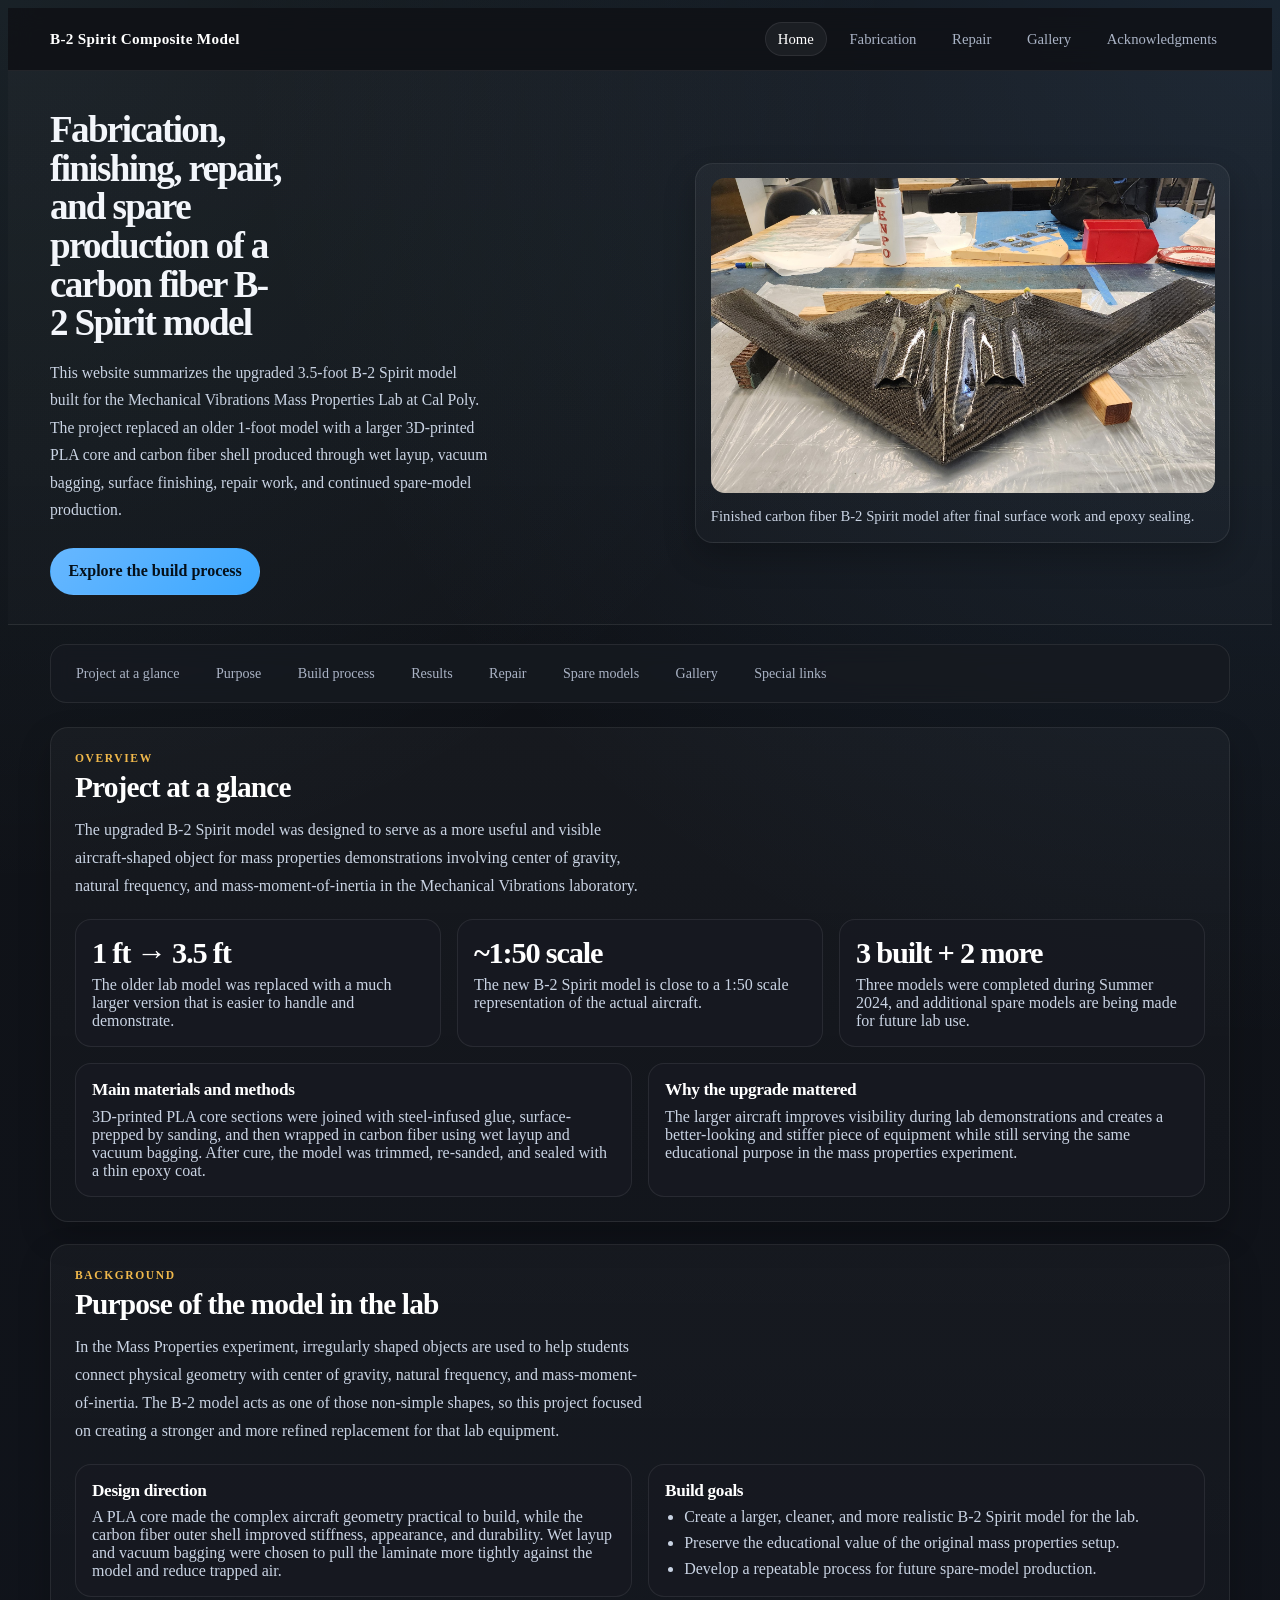
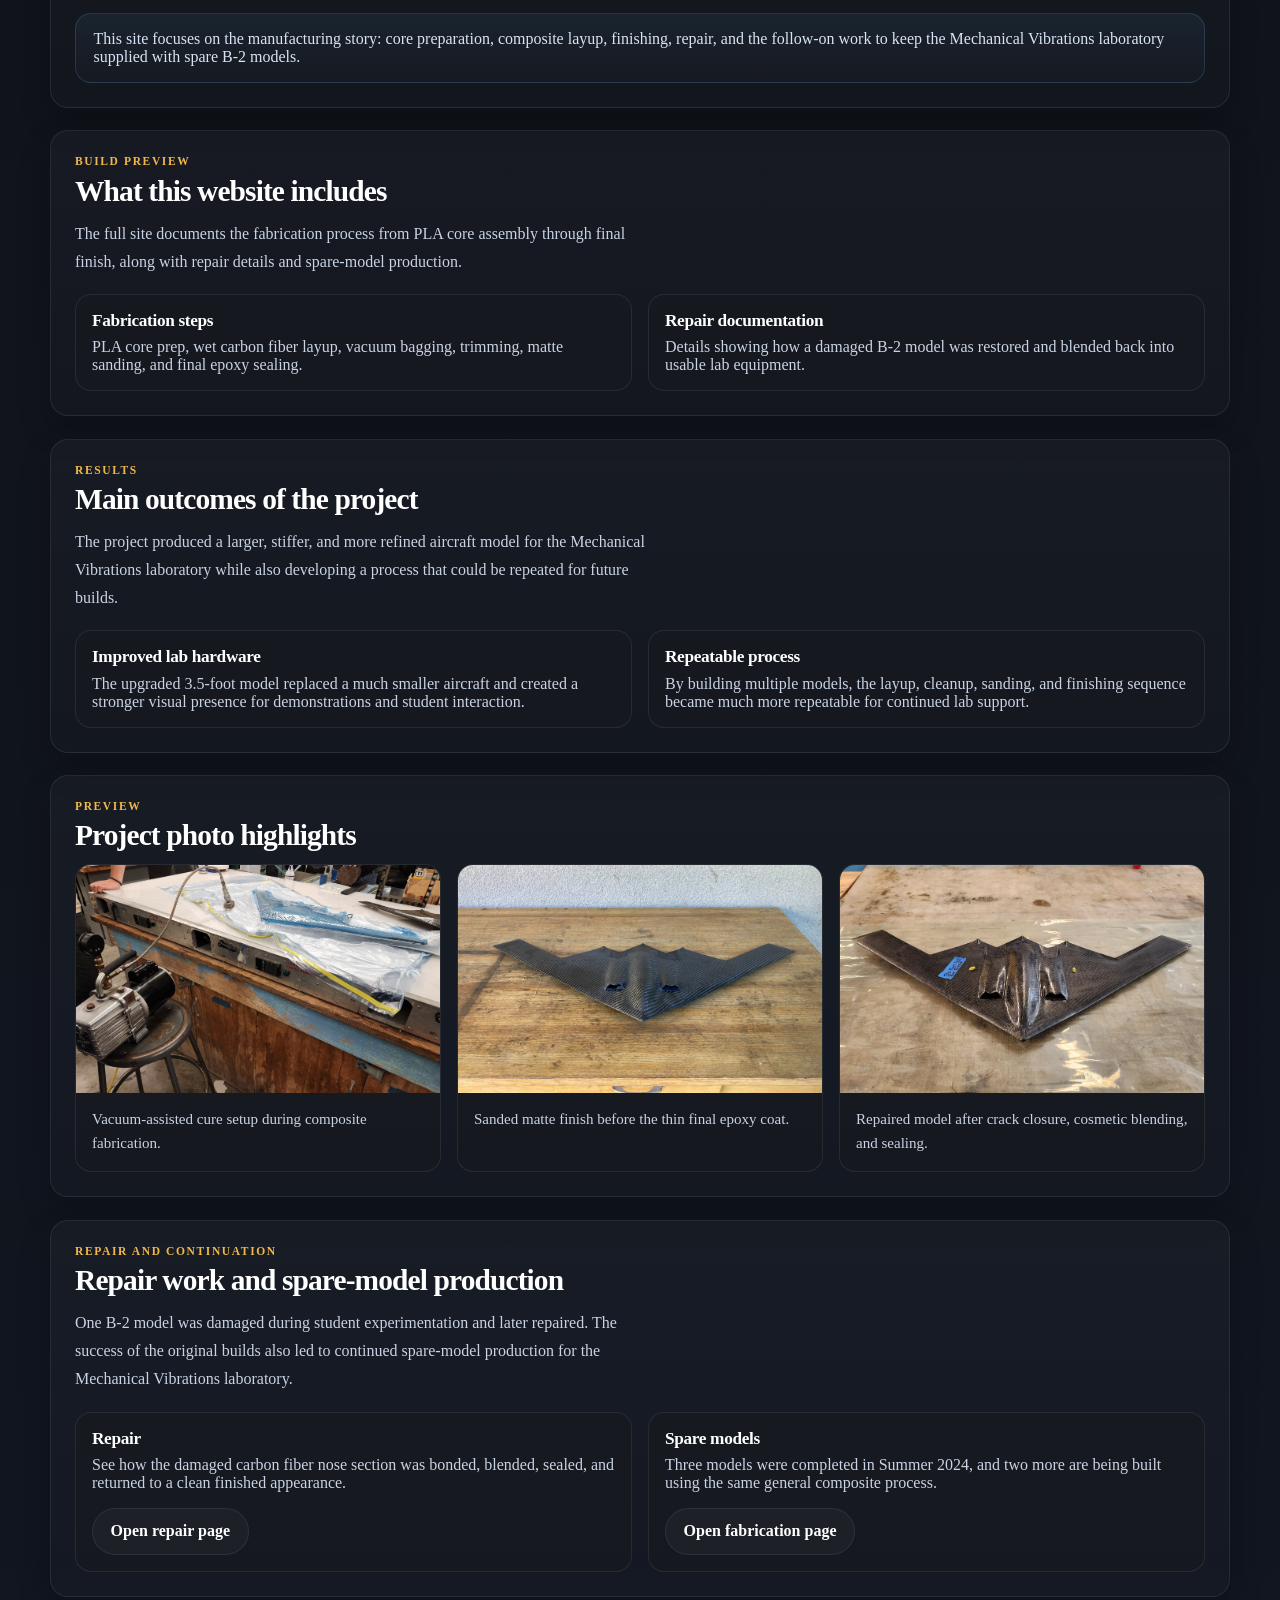
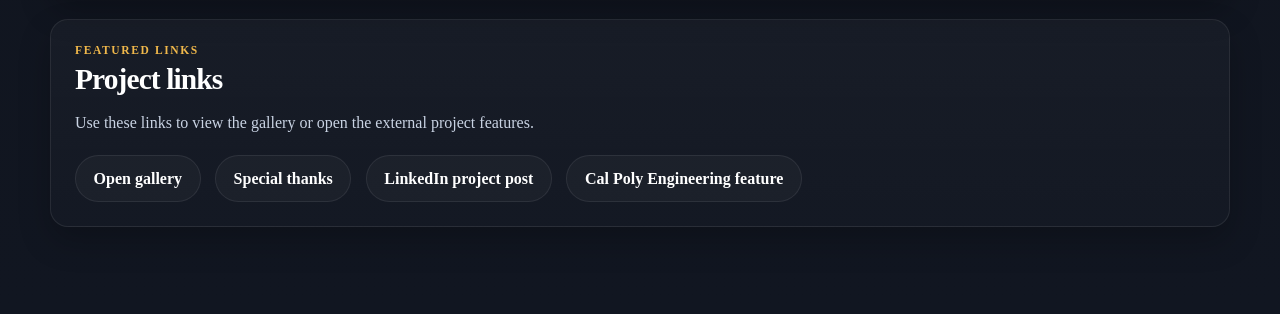
==== commit 2ab2d895: "Update index.html" ====
--- a/index.html
+++ b/index.html
@@ -19,7 +19,7 @@
       color: #e9edf5;
     }
 
-    .index-page .topbar {
+    .index-page .site-header {
       position: sticky;
       top: 0;
       z-index: 100;
@@ -28,14 +28,14 @@
       border-bottom: 1px solid rgba(255,255,255,0.08);
     }
 
-    .index-page .topbar-inner,
+    .index-page .nav-wrap,
     .index-page .hero-shell,
     .index-page .home-main {
       width: min(1180px, calc(100% - 2rem));
       margin: 0 auto;
     }
 
-    .index-page .topbar-inner {
+    .index-page .nav-wrap {
       display: flex;
       align-items: center;
       justify-content: space-between;
@@ -52,14 +52,18 @@
       text-decoration: none;
     }
 
-    .index-page .nav {
+    .index-page nav ul {
+      margin: 0;
+      padding: 0;
+      list-style: none;
       display: flex;
       flex-wrap: wrap;
       justify-content: flex-end;
       gap: 0.6rem;
     }
 
-    .index-page .nav a {
+    .index-page nav a {
+      display: inline-block;
       font-size: 0.92rem;
       color: #aab3c5;
       padding: 0.45rem 0.75rem;
@@ -69,8 +73,8 @@
       transition: 0.2s ease;
     }
 
-    .index-page .nav a.active,
-    .index-page .nav a:hover {
+    .index-page nav a.active,
+    .index-page nav a:hover {
       color: #ffffff;
       background: rgba(255,255,255,0.05);
       border-color: rgba(255,255,255,0.08);
@@ -82,39 +86,41 @@
     }
 
     .index-page .hero-shell {
-    padding: 2.5rem 0 1.8rem;
+      padding: 2.5rem 0 1.8rem;
     }
 
     .index-page .hero {
-    display: grid;
-    grid-template-columns: minmax(560px, 0.95fr) minmax(380px, 0.85fr);
-    gap: 3rem;
-    align-items: center;
-    margin: 0;
-    padding: 0;
-    max-width: none;
+      display: grid;
+      grid-template-columns: minmax(560px, 0.95fr) minmax(380px, 0.85fr);
+      gap: 3rem;
+      align-items: center;
+      margin: 0;
+      padding: 0;
+      max-width: none;
+    }
+
+    .index-page .hero-copy {
+      background: transparent;
+      border: 0;
+      box-shadow: none;
+      padding: 0;
     }
 
     .index-page .hero-copy h1 {
-    font-size: clamp(1.55rem, 3.25vw, 3.05rem);
-    line-height: 1.04;
-    letter-spacing: -0.045em;
-    margin: 0 0 1rem;
-    color: #f3f6fb;
-    max-width: 12.5ch;
+      font-size: clamp(1.4rem, 2.9vw, 2.7rem);
+      line-height: 1.04;
+      letter-spacing: -0.045em;
+      margin: 0 0 1rem;
+      color: #f3f6fb;
+      max-width: 12.5ch;
     }
 
     .index-page .hero-copy p.lead {
-    font-size: 0.98rem;
-    line-height: 1.75;
-    color: #c9d3e3;
-    margin: 0;
-    max-width: 56ch;
-    }
-
-    .index-page .hero-card {
-    max-width: 600px;
-    margin-left: auto;
+      font-size: 0.98rem;
+      line-height: 1.75;
+      color: #c9d3e3;
+      margin: 0;
+      max-width: 56ch;
     }
 
     .index-page .hero-actions,
@@ -154,6 +160,8 @@
     }
 
     .index-page .hero-card {
+      max-width: 600px;
+      margin-left: auto;
       background: linear-gradient(180deg, rgba(255,255,255,0.04), rgba(255,255,255,0.015));
       border: 1px solid rgba(255,255,255,0.08);
       border-radius: 18px;
@@ -359,10 +367,15 @@
       .index-page .hero-copy h1 {
         max-width: none;
       }
+
+      .index-page .hero-card {
+        max-width: none;
+        margin-left: 0;
+      }
     }
 
     @media (max-width: 720px) {
-      .index-page .topbar-inner {
+      .index-page .nav-wrap {
         align-items: flex-start;
         flex-direction: column;
       }
@@ -378,15 +391,17 @@
   </style>
 </head>
 <body class="index-page">
-  <header class="topbar">
-    <div class="topbar-inner">
+  <header class="site-header">
+    <div class="nav-wrap">
       <a class="brand" href="index.html">B-2 Spirit Composite Model</a>
-      <nav class="nav" aria-label="Main navigation">
-        <a class="active" href="index.html">Home</a>
-        <a href="fabrication.html">Fabrication</a>
-        <a href="repair.html">Repair</a>
-        <a href="gallery.html">Gallery</a>
-        <a href="acknowledgments.html">Acknowledgments</a>
+      <nav aria-label="Main navigation">
+        <ul>
+          <li><a class="active" href="index.html">Home</a></li>
+          <li><a href="fabrication.html">Fabrication</a></li>
+          <li><a href="repair.html">Repair</a></li>
+          <li><a href="gallery.html">Gallery</a></li>
+          <li><a href="acknowledgments.html">Acknowledgments</a></li>
+        </ul>
       </nav>
     </div>
   </header>
--- a/style.css
+++ b/style.css
@@ -1,341 +1,377 @@
-:root {
-  --bg: #0f1115;
-  --panel: #171a21;
-  --panel-2: #1d2230;
-  --text: #e9edf5;
-  --muted: #aab3c5;
-  --accent: #67b7ff;
-  --accent-2: #8fe2ff;
-  --border: #2a3142;
-  --max: 1120px;
-}
-
-* { box-sizing: border-box; }
-html { scroll-behavior: smooth; }
-body {
-  margin: 0;
-  font-family: Arial, Helvetica, sans-serif;
-  background: linear-gradient(180deg, #0f1115 0%, #111621 100%);
-  color: var(--text);
-  line-height: 1.6;
-}
-
-a { color: var(--accent); text-decoration: none; }
-a:hover { text-decoration: underline; }
-
-header.site-header {
+body.index-page {
+  background:
+    radial-gradient(circle at top right, rgba(103, 183, 255, 0.12), transparent 28%),
+    radial-gradient(circle at top left, rgba(143, 226, 255, 0.08), transparent 24%),
+    linear-gradient(180deg, #0f1115 0%, #111621 100%);
+  color: #e9edf5;
+}
+
+.index-page .site-header {
   position: sticky;
   top: 0;
   z-index: 100;
-  background: rgba(15, 17, 21, 0.92);
-  backdrop-filter: blur(10px);
-  border-bottom: 1px solid var(--border);
-}
-
-.nav-wrap {
-  max-width: var(--max);
+  backdrop-filter: blur(12px);
+  background: rgba(15, 17, 21, 0.82);
+  border-bottom: 1px solid rgba(255,255,255,0.08);
+}
+
+.index-page .nav-wrap,
+.index-page .hero-shell,
+.index-page .home-main {
+  width: min(1180px, calc(100% - 2rem));
   margin: 0 auto;
+}
+
+.index-page .nav-wrap {
   display: flex;
   align-items: center;
   justify-content: space-between;
-  padding: 14px 18px;
-  gap: 18px;
-}
-
-.brand {
+  gap: 1rem;
+  padding: 0.9rem 0;
+}
+
+.index-page .brand {
   font-weight: 700;
-  letter-spacing: 0.04em;
-  color: white;
-}
-
-nav ul {
+  letter-spacing: 0.02em;
+  font-size: 0.95rem;
+  color: #ffffff;
+  white-space: nowrap;
+  text-decoration: none;
+}
+
+.index-page nav ul {
   margin: 0;
   padding: 0;
   list-style: none;
   display: flex;
-  gap: 10px;
   flex-wrap: wrap;
-}
-
-nav a {
+  justify-content: flex-end;
+  gap: 0.6rem;
+}
+
+.index-page nav a {
   display: inline-block;
-  padding: 8px 12px;
+  font-size: 0.92rem;
+  color: #aab3c5;
+  padding: 0.45rem 0.75rem;
   border-radius: 999px;
-  color: var(--text);
   border: 1px solid transparent;
-}
-
-nav a.active,
-nav a:hover {
-  background: var(--panel-2);
-  border-color: var(--border);
-  text-decoration: none;
-}
-
-.hero {
-  max-width: var(--max);
-  margin: 0 auto;
-  padding: 56px 18px 28px;
+  text-decoration: none;
+  transition: 0.2s ease;
+}
+
+.index-page nav a.active,
+.index-page nav a:hover {
+  color: #ffffff;
+  background: rgba(255,255,255,0.05);
+  border-color: rgba(255,255,255,0.08);
+}
+
+.index-page .hero-wrap {
+  border-bottom: 1px solid rgba(255,255,255,0.08);
+  background: linear-gradient(180deg, rgba(255,255,255,0.02), rgba(255,255,255,0.01));
+}
+
+.index-page .hero-shell {
+  padding: 2.5rem 0 1.8rem;
+}
+
+.index-page .hero {
   display: grid;
-  grid-template-columns: 1.2fr 0.95fr;
-  gap: 28px;
+  grid-template-columns: minmax(560px, 0.95fr) minmax(380px, 0.85fr);
+  gap: 3rem;
   align-items: center;
-}
-
-.hero-card,
-.panel {
+  margin: 0;
+  padding: 0;
+  max-width: none;
+}
+
+.index-page .hero-copy {
+  background: transparent;
+  border: 0;
+  box-shadow: none;
+  padding: 0;
+}
+
+.index-page .hero-copy h1 {
+  font-size: clamp(1.4rem, 2.9vw, 2.7rem);
+  line-height: 1.04;
+  letter-spacing: -0.045em;
+  margin: 0 0 1rem;
+  color: #f3f6fb;
+  max-width: 12.5ch;
+}
+
+.index-page .hero-copy p.lead {
+  font-size: 0.98rem;
+  line-height: 1.75;
+  color: #c9d3e3;
+  margin: 0;
+  max-width: 56ch;
+}
+
+.index-page .hero-actions,
+.index-page .button-row {
+  display: flex;
+  flex-wrap: wrap;
+  gap: 0.9rem;
+  margin-top: 1.5rem;
+}
+
+.index-page .button {
+  display: inline-flex;
+  align-items: center;
+  justify-content: center;
+  padding: 0.85rem 1.1rem;
+  border-radius: 999px;
+  border: 1px solid rgba(255,255,255,0.08);
+  font-weight: 600;
+  text-decoration: none;
+  transition: transform 0.2s ease, filter 0.2s ease, background 0.2s ease;
+}
+
+.index-page .button:hover {
+  transform: translateY(-1px);
+  text-decoration: none;
+}
+
+.index-page .button.primary {
+  background: linear-gradient(135deg, #67b7ff, #3da8ff);
+  color: #05101a;
+  border-color: transparent;
+}
+
+.index-page .button.secondary {
+  background: rgba(255,255,255,0.03);
+  color: #ffffff;
+}
+
+.index-page .hero-card {
+  max-width: 600px;
+  margin-left: auto;
+  background: linear-gradient(180deg, rgba(255,255,255,0.04), rgba(255,255,255,0.015));
+  border: 1px solid rgba(255,255,255,0.08);
+  border-radius: 18px;
+  padding: 0.9rem;
+  box-shadow: 0 14px 32px rgba(0,0,0,0.24);
+  overflow: hidden;
+}
+
+.index-page .hero-image img {
+  width: 100%;
+  border-radius: 14px;
+  aspect-ratio: 16 / 10;
+  object-fit: cover;
+  display: block;
+}
+
+.index-page .hero-caption {
+  margin-top: 0.75rem;
+  font-size: 0.92rem;
+  line-height: 1.55;
+  color: #c9d3e3;
+}
+
+.index-page .section-nav {
+  position: sticky;
+  top: 4.2rem;
+  z-index: 50;
+  margin: 1.2rem 0 1.5rem;
+  padding: 0.75rem;
+  background: rgba(23, 26, 33, 0.78);
+  border: 1px solid rgba(255,255,255,0.08);
+  border-radius: 16px;
+  backdrop-filter: blur(10px);
+  overflow-x: auto;
+}
+
+.index-page .section-nav-inner {
+  display: flex;
+  gap: 0.65rem;
+  min-width: max-content;
+}
+
+.index-page .section-nav a {
+  color: #aab3c5;
+  font-size: 0.88rem;
+  padding: 0.45rem 0.75rem;
+  border-radius: 999px;
+  text-decoration: none;
+  border: 1px solid transparent;
+  white-space: nowrap;
+}
+
+.index-page .section-nav a:hover {
+  color: #ffffff;
+  background: rgba(255,255,255,0.04);
+  border-color: rgba(255,255,255,0.08);
+}
+
+.index-page .home-main {
+  padding: 0 0 3.5rem;
+}
+
+.index-page .home-section {
+  margin-bottom: 1.4rem;
+  padding: 1.5rem;
+  background: linear-gradient(180deg, rgba(255,255,255,0.03), rgba(255,255,255,0.015));
+  border: 1px solid rgba(255,255,255,0.08);
+  border-radius: 18px;
+  box-shadow: 0 14px 32px rgba(0,0,0,0.22);
+  scroll-margin-top: 7rem;
+}
+
+.index-page .section-kicker {
+  text-transform: uppercase;
+  letter-spacing: 0.14em;
+  font-size: 0.72rem;
+  font-weight: 700;
+  color: #f0b84b;
+  margin-bottom: 0.45rem;
+}
+
+.index-page .home-section h2 {
+  margin: 0 0 0.8rem;
+  font-size: clamp(1.8rem, 2.3vw, 2.5rem);
+  line-height: 1.1;
+  letter-spacing: -0.03em;
+  color: #ffffff;
+}
+
+.index-page .section-lede {
+  color: #c9d3e3;
+  max-width: 72ch;
+  margin: 0 0 1.15rem;
+  line-height: 1.75;
+}
+
+.index-page .stats-grid,
+.index-page .info-grid,
+.index-page .gallery-grid {
+  display: grid;
+  gap: 1rem;
+}
+
+.index-page .stats-grid {
+  grid-template-columns: repeat(3, minmax(0, 1fr));
+  margin-bottom: 1rem;
+}
+
+.index-page .info-grid {
+  grid-template-columns: repeat(2, minmax(0, 1fr));
+}
+
+.index-page .gallery-grid {
+  grid-template-columns: repeat(3, minmax(0, 1fr));
+}
+
+.index-page .stat-card,
+.index-page .info-card,
+.index-page .mini-card,
+.index-page .figure-card {
   background: rgba(23, 26, 33, 0.92);
-  border: 1px solid var(--border);
-  border-radius: 20px;
+  border: 1px solid rgba(255,255,255,0.08);
+  border-radius: 16px;
+  padding: 1rem;
+}
+
+.index-page .stat-value {
+  font-size: 1.9rem;
+  font-weight: 800;
+  letter-spacing: -0.04em;
+  margin-bottom: 0.35rem;
+  color: #ffffff;
+}
+
+.index-page .stat-label,
+.index-page .info-card p,
+.index-page .mini-card p,
+.index-page .figure-caption,
+.index-page li {
+  color: #c9d3e3;
+  margin: 0;
+}
+
+.index-page .info-card h3,
+.index-page .mini-card h3 {
+  margin: 0 0 0.45rem;
+  font-size: 1.08rem;
+  color: #ffffff;
+  letter-spacing: -0.02em;
+}
+
+.index-page .figure-card {
+  padding: 0;
   overflow: hidden;
-  box-shadow: 0 10px 24px rgba(0,0,0,0.22);
-}
-
-.hero-copy { padding: 28px; }
-.hero-copy h1 {
-  font-size: clamp(2rem, 4vw, 3.4rem);
-  line-height: 1.08;
-  margin: 0 0 14px;
-}
-.hero-copy p.lead {
-  font-size: 1.08rem;
-  color: var(--muted);
-  margin: 0 0 18px;
-}
-
-.badges {
-  display: flex;
-  gap: 10px;
-  flex-wrap: wrap;
-  margin-bottom: 18px;
-}
-.badge {
-  padding: 7px 12px;
-  border-radius: 999px;
-  background: #111a25;
-  border: 1px solid var(--border);
-  color: var(--accent-2);
-  font-size: 0.92rem;
-}
-
-.button-row {
-  display: flex;
-  gap: 12px;
-  flex-wrap: wrap;
-}
-.button {
-  display: inline-block;
-  padding: 11px 16px;
-  border-radius: 12px;
-  border: 1px solid var(--border);
-  background: var(--panel-2);
-  color: white;
-}
-.button.primary {
-  background: linear-gradient(135deg, #256dff, #3da8ff);
-  border-color: transparent;
-}
-.button:hover { text-decoration: none; filter: brightness(1.05); }
-
-.hero-image img,
-.figure img,
-.gallery-grid img {
+}
+
+.index-page .figure-card img {
   width: 100%;
   display: block;
-  height: auto;
-}
-
-main {
-  max-width: var(--max);
-  margin: 0 auto;
-  padding: 0 18px 50px;
-}
-
-.section {
-  margin: 26px 0;
-  background: rgba(23, 26, 33, 0.92);
-  border: 1px solid var(--border);
-  border-radius: 20px;
-  padding: 24px;
-}
-.section h2 {
-  margin-top: 0;
-  font-size: 1.8rem;
-}
-.section h3 { margin-bottom: 8px; }
-.section p, .section li { color: #d6dcea; }
-.section ul { padding-left: 20px; }
-
-.grid-2, .grid-3 {
-  display: grid;
-  gap: 18px;
-}
-.grid-2 { grid-template-columns: repeat(2, minmax(0, 1fr)); }
-.grid-3 { grid-template-columns: repeat(3, minmax(0, 1fr)); }
-
-.figure {
-  background: #10141d;
-  border: 1px solid var(--border);
+  aspect-ratio: 16 / 10;
+  object-fit: cover;
+}
+
+.index-page .figure-caption {
+  padding: 0.9rem 1rem 1rem;
+  font-size: 0.94rem;
+  line-height: 1.6;
+}
+
+.index-page .note-card {
+  margin-top: 1rem;
+  padding: 1rem 1.1rem;
   border-radius: 16px;
-  overflow: hidden;
-}
-.figure .caption {
-  padding: 12px 14px 16px;
-  color: var(--muted);
-  font-size: 0.95rem;
-}
-
-.kpi-grid {
-  display: grid;
-  grid-template-columns: repeat(4, minmax(0, 1fr));
-  gap: 14px;
-}
-.kpi {
-  background: #111722;
-  border: 1px solid var(--border);
-  border-radius: 16px;
-  padding: 16px;
-}
-.kpi .value {
-  font-size: 1.6rem;
-  font-weight: 700;
-  margin-bottom: 6px;
-}
-.kpi .label { color: var(--muted); }
-
-.page-intro {
-  max-width: var(--max);
-  margin: 0 auto;
-  padding: 38px 18px 8px;
-}
-.page-intro h1 { margin-bottom: 8px; font-size: 2.5rem; }
-.page-intro p { color: var(--muted); margin-top: 0; }
-
-.gallery-grid {
-  display: grid;
-  grid-template-columns: repeat(2, minmax(0, 1fr));
-  gap: 18px;
-}
-
-footer {
-  max-width: var(--max);
-  margin: 0 auto;
-  padding: 18px;
-  color: var(--muted);
-}
-
-.note {
-  border-left: 4px solid var(--accent);
-  padding: 12px 14px;
-  background: #101722;
-  border-radius: 10px;
-}
-
-.code-block {
-  background: #0d1117;
-  color: #d0e6ff;
-  border: 1px solid var(--border);
-  padding: 16px;
-  border-radius: 12px;
-  overflow-x: auto;
-  white-space: pre-wrap;
-  font-family: Consolas, Monaco, monospace;
-  font-size: 0.95rem;
-}
-
-/* ===== Acknowledgment section only ===== */
-
-.thanks-section {
-  padding-top: 28px;
-  padding-bottom: 30px;
-}
-
-.thanks-section .section-kicker,
-.thanks-section .eyebrow,
-.thanks-section .kicker {
-  text-transform: uppercase;
-  letter-spacing: 0.14em;
-  font-size: 0.82rem;
-  font-weight: 700;
-  color: #ffc94d;
-  margin-bottom: 14px;
-}
-
-.thanks-section h2,
-.thanks-section .big-title {
-  font-size: clamp(2.8rem, 5vw, 4.2rem);
-  line-height: 1.02;
-  letter-spacing: -0.04em;
-  margin: 0 0 22px;
-  color: #f3f6fb;
-}
-
-.thanks-section > p,
-.thanks-section .lede,
-.thanks-section .section-lead {
-  max-width: 860px;
-  font-size: 1.08rem;
-  line-height: 1.75;
-  color: #c9d3e3;
-  margin: 0 0 26px;
-}
-
-.thanks-grid {
-  display: grid;
-  grid-template-columns: repeat(3, minmax(0, 1fr));
-  gap: 22px;
-  margin-top: 10px;
-}
-
-.thanks-card {
-  background:
-    radial-gradient(circle at top center, rgba(255,255,255,0.035), transparent 58%),
-    linear-gradient(180deg, rgba(255,255,255,0.03), rgba(255,255,255,0.01));
-  border: 1px solid rgba(255,255,255,0.08);
-  border-radius: 26px;
-  padding: 26px 26px 28px;
-  min-height: 430px;
-  box-shadow: 0 14px 32px rgba(0,0,0,0.24);
-}
-
-.thanks-card h3 {
-  margin: 0 0 22px;
-  font-size: clamp(1.65rem, 2.3vw, 2.2rem);
-  line-height: 1.15;
-  letter-spacing: -0.03em;
-  color: #ffffff;
-}
-
-.thanks-role {
-  color: #74c8ff;
-  font-size: 0.95rem;
-  font-weight: 700;
-  line-height: 1.45;
-  margin-bottom: 24px;
-}
-
-.thanks-card p {
-  margin: 0;
-  color: #eef3fb;
-  font-size: 1.04rem;
-  line-height: 1.85;
-}
-
-@media (max-width: 900px) {
-  .hero, .grid-2, .grid-3, .gallery-grid, .kpi-grid {
+  background: linear-gradient(180deg, rgba(103,183,255,0.08), rgba(255,255,255,0.015));
+  border: 1px solid rgba(103,183,255,0.18);
+  color: #d8e4f4;
+}
+
+.index-page .bullet-list {
+  margin: 0;
+  padding-left: 1.2rem;
+}
+
+.index-page .bullet-list li + li {
+  margin-top: 0.5rem;
+}
+
+.index-page .featured-links {
+  display: flex;
+  flex-wrap: wrap;
+  gap: 0.9rem;
+  margin-top: 1rem;
+}
+
+@media (max-width: 980px) {
+  .index-page .hero,
+  .index-page .stats-grid,
+  .index-page .info-grid,
+  .index-page .gallery-grid {
     grid-template-columns: 1fr;
   }
 
-  .nav-wrap {
+  .index-page .hero-copy h1 {
+    max-width: none;
+  }
+
+  .index-page .hero-card {
+    max-width: none;
+    margin-left: 0;
+  }
+}
+
+@media (max-width: 720px) {
+  .index-page .nav-wrap {
     align-items: flex-start;
     flex-direction: column;
   }
 
-  .thanks-grid {
-    grid-template-columns: 1fr;
-  }
-
-  .thanks-card {
-    min-height: unset;
-  }
-}
+  .index-page .hero-shell {
+    padding-top: 2.6rem;
+  }
+
+  .index-page .home-section {
+    padding: 1.15rem;
+  }
+}
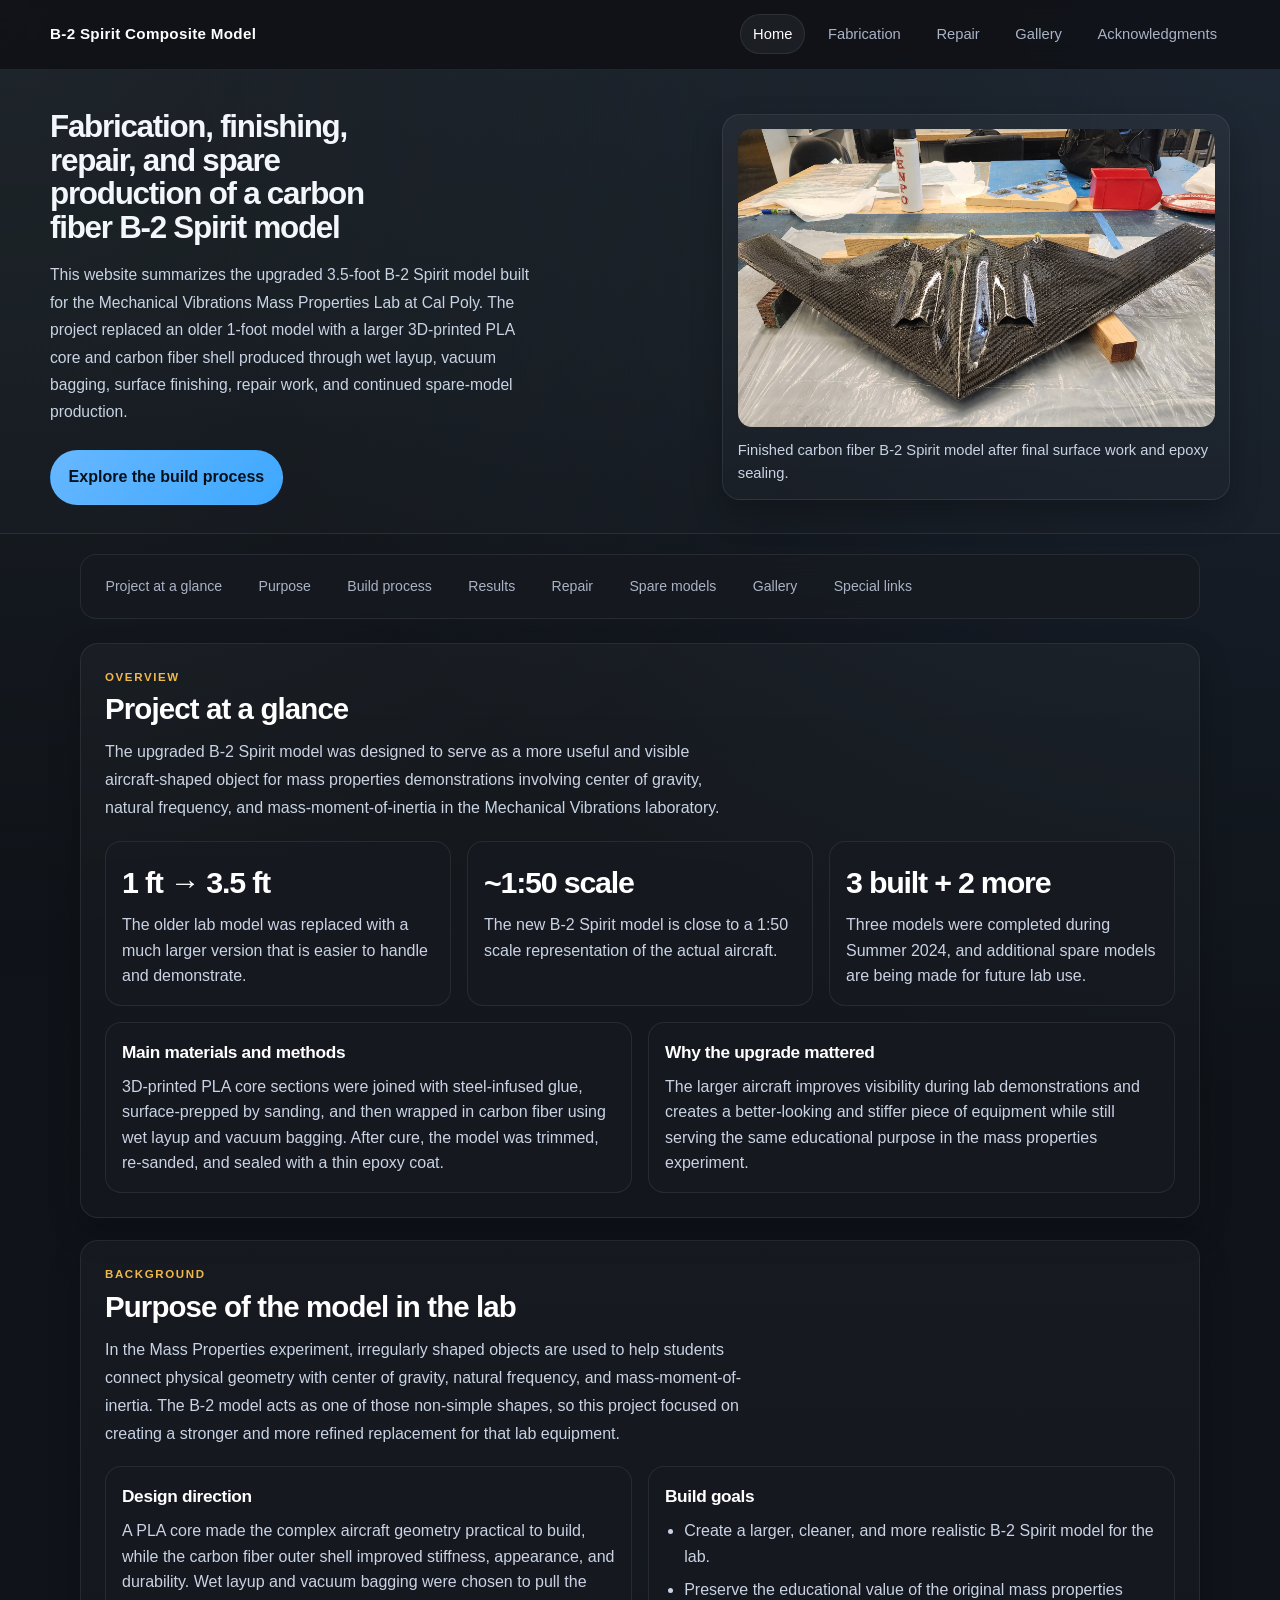
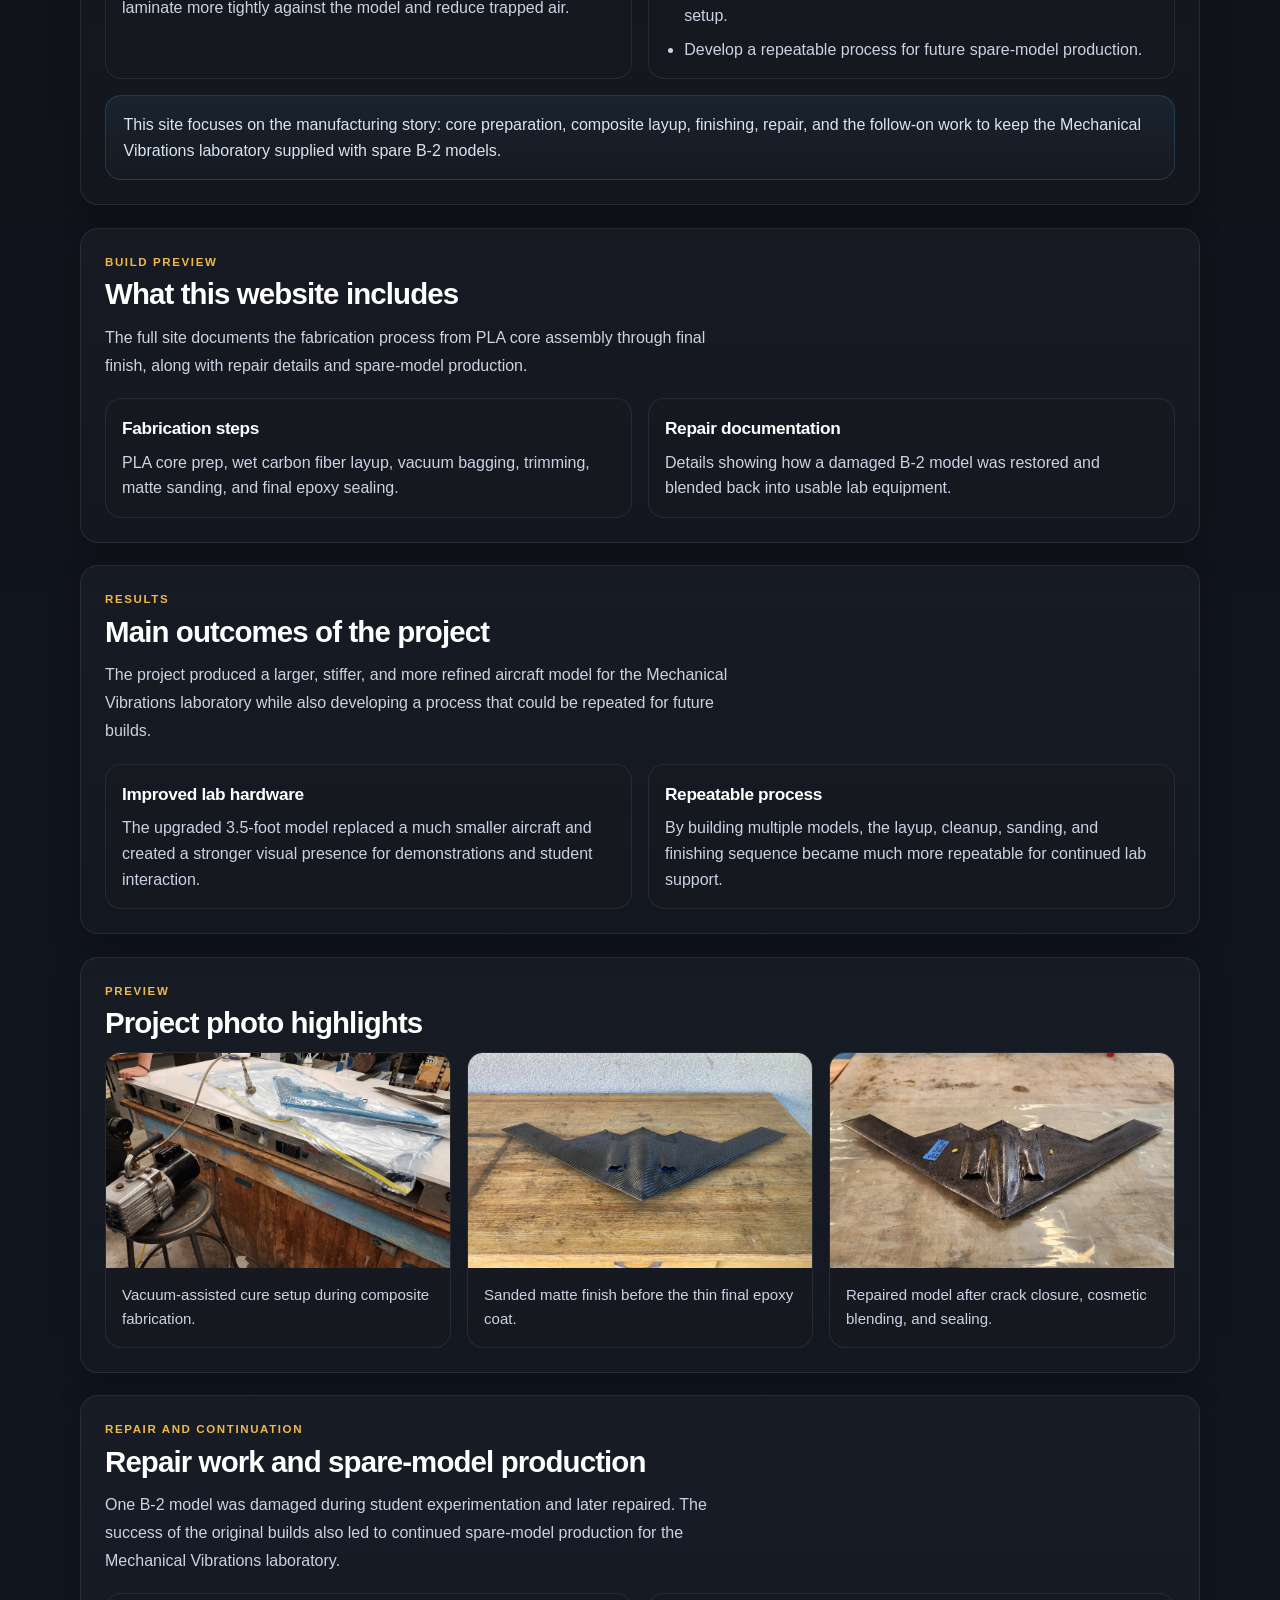
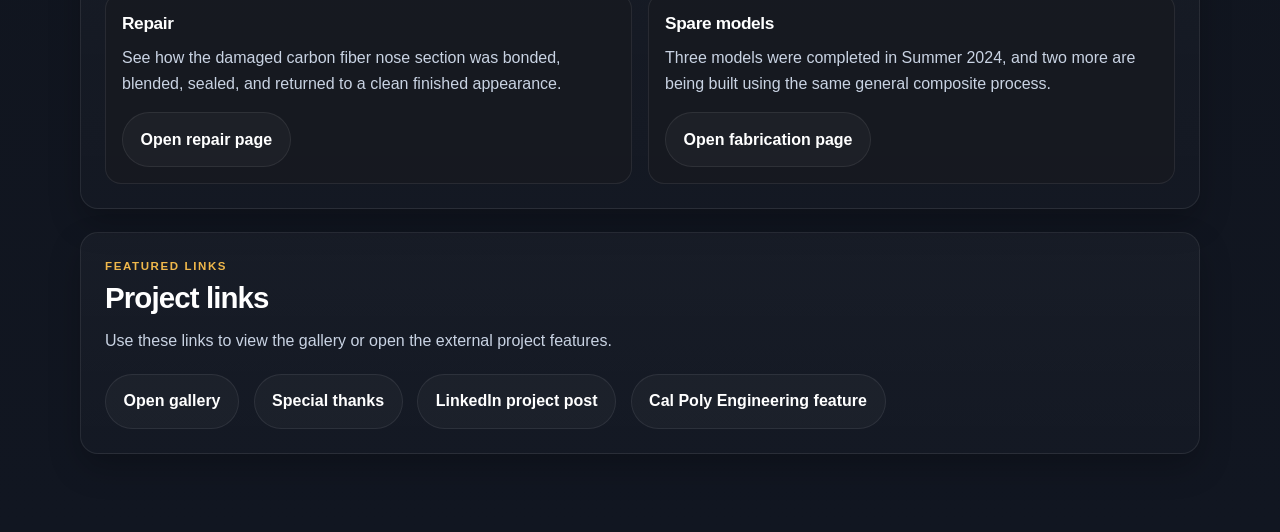
==== commit f1ec90fe: "Update index.html" ====
--- a/index.html
+++ b/index.html
@@ -91,8 +91,8 @@
 
     .index-page .hero {
       display: grid;
-      grid-template-columns: minmax(560px, 0.95fr) minmax(380px, 0.85fr);
-      gap: 3rem;
+      grid-template-columns: minmax(620px, 1.1fr) minmax(360px, 0.9fr);
+      gap: 3.25rem;
       align-items: center;
       margin: 0;
       padding: 0;
@@ -107,12 +107,12 @@
     }
 
     .index-page .hero-copy h1 {
-      font-size: clamp(1.4rem, 2.9vw, 2.7rem);
-      line-height: 1.04;
-      letter-spacing: -0.045em;
+      font-size: clamp(1.35rem, 2.45vw, 2.35rem);
+      line-height: 1.08;
+      letter-spacing: -0.04em;
       margin: 0 0 1rem;
       color: #f3f6fb;
-      max-width: 12.5ch;
+      max-width: 18ch;
     }
 
     .index-page .hero-copy p.lead {
--- a/style.css
+++ b/style.css
@@ -1,377 +1,349 @@
-body.index-page {
-  background:
-    radial-gradient(circle at top right, rgba(103, 183, 255, 0.12), transparent 28%),
-    radial-gradient(circle at top left, rgba(143, 226, 255, 0.08), transparent 24%),
-    linear-gradient(180deg, #0f1115 0%, #111621 100%);
-  color: #e9edf5;
-}
-
-.index-page .site-header {
+:root {
+  --bg: #0f1115;
+  --panel: #171a21;
+  --panel-2: #1d2230;
+  --text: #e9edf5;
+  --muted: #aab3c5;
+  --accent: #67b7ff;
+  --accent-2: #8fe2ff;
+  --border: #2a3142;
+  --max: 1120px;
+}
+
+* { box-sizing: border-box; }
+html { scroll-behavior: smooth; }
+body {
+  margin: 0;
+  font-family: Arial, Helvetica, sans-serif;
+  background: linear-gradient(180deg, #0f1115 0%, #111621 100%);
+  color: var(--text);
+  line-height: 1.6;
+}
+
+a { color: var(--accent); text-decoration: none; }
+a:hover { text-decoration: underline; }
+
+header.site-header {
   position: sticky;
   top: 0;
   z-index: 100;
+  background: rgba(8, 11, 18, 0.92);
   backdrop-filter: blur(12px);
-  background: rgba(15, 17, 21, 0.82);
   border-bottom: 1px solid rgba(255,255,255,0.08);
 }
 
-.index-page .nav-wrap,
-.index-page .hero-shell,
-.index-page .home-main {
+.nav-wrap {
   width: min(1180px, calc(100% - 2rem));
   margin: 0 auto;
-}
-
-.index-page .nav-wrap {
   display: flex;
   align-items: center;
   justify-content: space-between;
-  gap: 1rem;
-  padding: 0.9rem 0;
-}
-
-.index-page .brand {
+  padding: 18px 0;
+  gap: 18px;
+}
+
+.brand {
   font-weight: 700;
-  letter-spacing: 0.02em;
+  letter-spacing: -0.02em;
+  color: #ffffff;
   font-size: 0.95rem;
-  color: #ffffff;
+  text-decoration: none;
   white-space: nowrap;
-  text-decoration: none;
-}
-
-.index-page nav ul {
+}
+
+nav ul {
   margin: 0;
   padding: 0;
   list-style: none;
   display: flex;
+  gap: 0.7rem;
   flex-wrap: wrap;
-  justify-content: flex-end;
-  gap: 0.6rem;
-}
-
-.index-page nav a {
-  display: inline-block;
-  font-size: 0.92rem;
+}
+
+nav a {
+  display: inline-flex;
+  align-items: center;
+  justify-content: center;
+  padding: 0.68rem 1rem;
+  border-radius: 999px;
   color: #aab3c5;
-  padding: 0.45rem 0.75rem;
-  border-radius: 999px;
   border: 1px solid transparent;
   text-decoration: none;
   transition: 0.2s ease;
 }
 
-.index-page nav a.active,
-.index-page nav a:hover {
-  color: #ffffff;
+nav a.active,
+nav a:hover {
   background: rgba(255,255,255,0.05);
   border-color: rgba(255,255,255,0.08);
-}
-
-.index-page .hero-wrap {
-  border-bottom: 1px solid rgba(255,255,255,0.08);
-  background: linear-gradient(180deg, rgba(255,255,255,0.02), rgba(255,255,255,0.01));
-}
-
-.index-page .hero-shell {
-  padding: 2.5rem 0 1.8rem;
-}
-
-.index-page .hero {
-  display: grid;
-  grid-template-columns: minmax(560px, 0.95fr) minmax(380px, 0.85fr);
-  gap: 3rem;
+  color: #ffffff;
+  text-decoration: none;
+}
+
+.hero {
+  max-width: var(--max);
+  margin: 0 auto;
+  padding: 56px 18px 28px;
+  display: grid;
+  grid-template-columns: 1.2fr 0.95fr;
+  gap: 28px;
   align-items: center;
-  margin: 0;
-  padding: 0;
-  max-width: none;
-}
-
-.index-page .hero-copy {
-  background: transparent;
-  border: 0;
-  box-shadow: none;
-  padding: 0;
-}
-
-.index-page .hero-copy h1 {
-  font-size: clamp(1.4rem, 2.9vw, 2.7rem);
-  line-height: 1.04;
-  letter-spacing: -0.045em;
-  margin: 0 0 1rem;
+}
+
+.hero-card,
+.panel {
+  background: rgba(23, 26, 33, 0.92);
+  border: 1px solid var(--border);
+  border-radius: 20px;
+  overflow: hidden;
+  box-shadow: 0 10px 24px rgba(0,0,0,0.22);
+}
+
+.hero-copy { padding: 28px; }
+.hero-copy h1 {
+  font-size: clamp(2rem, 4vw, 3.4rem);
+  line-height: 1.08;
+  margin: 0 0 14px;
+}
+.hero-copy p.lead {
+  font-size: 1.08rem;
+  color: var(--muted);
+  margin: 0 0 18px;
+}
+
+.badges {
+  display: flex;
+  gap: 10px;
+  flex-wrap: wrap;
+  margin-bottom: 18px;
+}
+.badge {
+  padding: 7px 12px;
+  border-radius: 999px;
+  background: #111a25;
+  border: 1px solid var(--border);
+  color: var(--accent-2);
+  font-size: 0.92rem;
+}
+
+.button-row {
+  display: flex;
+  gap: 12px;
+  flex-wrap: wrap;
+}
+.button {
+  display: inline-block;
+  padding: 11px 16px;
+  border-radius: 12px;
+  border: 1px solid var(--border);
+  background: var(--panel-2);
+  color: white;
+}
+.button.primary {
+  background: linear-gradient(135deg, #256dff, #3da8ff);
+  border-color: transparent;
+}
+.button:hover { text-decoration: none; filter: brightness(1.05); }
+
+.hero-image img,
+.figure img,
+.gallery-grid img {
+  width: 100%;
+  display: block;
+  height: auto;
+}
+
+main {
+  max-width: var(--max);
+  margin: 0 auto;
+  padding: 0 18px 50px;
+}
+
+.section {
+  margin: 26px 0;
+  background: rgba(23, 26, 33, 0.92);
+  border: 1px solid var(--border);
+  border-radius: 20px;
+  padding: 24px;
+}
+.section h2 {
+  margin-top: 0;
+  font-size: 1.8rem;
+}
+.section h3 { margin-bottom: 8px; }
+.section p, .section li { color: #d6dcea; }
+.section ul { padding-left: 20px; }
+
+.grid-2, .grid-3 {
+  display: grid;
+  gap: 18px;
+}
+.grid-2 { grid-template-columns: repeat(2, minmax(0, 1fr)); }
+.grid-3 { grid-template-columns: repeat(3, minmax(0, 1fr)); }
+
+.figure {
+  background: #10141d;
+  border: 1px solid var(--border);
+  border-radius: 16px;
+  overflow: hidden;
+}
+.figure .caption {
+  padding: 12px 14px 16px;
+  color: var(--muted);
+  font-size: 0.95rem;
+}
+
+.kpi-grid {
+  display: grid;
+  grid-template-columns: repeat(4, minmax(0, 1fr));
+  gap: 14px;
+}
+.kpi {
+  background: #111722;
+  border: 1px solid var(--border);
+  border-radius: 16px;
+  padding: 16px;
+}
+.kpi .value {
+  font-size: 1.6rem;
+  font-weight: 700;
+  margin-bottom: 6px;
+}
+.kpi .label { color: var(--muted); }
+
+.page-intro {
+  max-width: var(--max);
+  margin: 0 auto;
+  padding: 38px 18px 8px;
+}
+.page-intro h1 { margin-bottom: 8px; font-size: 2.5rem; }
+.page-intro p { color: var(--muted); margin-top: 0; }
+
+.gallery-grid {
+  display: grid;
+  grid-template-columns: repeat(2, minmax(0, 1fr));
+  gap: 18px;
+}
+
+footer {
+  max-width: var(--max);
+  margin: 0 auto;
+  padding: 18px;
+  color: var(--muted);
+}
+
+.note {
+  border-left: 4px solid var(--accent);
+  padding: 12px 14px;
+  background: #101722;
+  border-radius: 10px;
+}
+
+.code-block {
+  background: #0d1117;
+  color: #d0e6ff;
+  border: 1px solid var(--border);
+  padding: 16px;
+  border-radius: 12px;
+  overflow-x: auto;
+  white-space: pre-wrap;
+  font-family: Consolas, Monaco, monospace;
+  font-size: 0.95rem;
+}
+
+/* ===== Acknowledgment section only ===== */
+
+.thanks-section {
+  padding-top: 28px;
+  padding-bottom: 30px;
+}
+
+.thanks-section .section-kicker,
+.thanks-section .eyebrow,
+.thanks-section .kicker {
+  text-transform: uppercase;
+  letter-spacing: 0.14em;
+  font-size: 0.82rem;
+  font-weight: 700;
+  color: #ffc94d;
+  margin-bottom: 14px;
+}
+
+.thanks-section h2,
+.thanks-section .big-title {
+  font-size: clamp(2.8rem, 5vw, 4.2rem);
+  line-height: 1.02;
+  letter-spacing: -0.04em;
+  margin: 0 0 22px;
   color: #f3f6fb;
-  max-width: 12.5ch;
-}
-
-.index-page .hero-copy p.lead {
-  font-size: 0.98rem;
+}
+
+.thanks-section > p,
+.thanks-section .lede,
+.thanks-section .section-lead {
+  max-width: 860px;
+  font-size: 1.08rem;
   line-height: 1.75;
   color: #c9d3e3;
-  margin: 0;
-  max-width: 56ch;
-}
-
-.index-page .hero-actions,
-.index-page .button-row {
-  display: flex;
-  flex-wrap: wrap;
-  gap: 0.9rem;
-  margin-top: 1.5rem;
-}
-
-.index-page .button {
-  display: inline-flex;
-  align-items: center;
-  justify-content: center;
-  padding: 0.85rem 1.1rem;
-  border-radius: 999px;
+  margin: 0 0 26px;
+}
+
+.thanks-grid {
+  display: grid;
+  grid-template-columns: repeat(3, minmax(0, 1fr));
+  gap: 22px;
+  margin-top: 10px;
+}
+
+.thanks-card {
+  background:
+    radial-gradient(circle at top center, rgba(255,255,255,0.035), transparent 58%),
+    linear-gradient(180deg, rgba(255,255,255,0.03), rgba(255,255,255,0.01));
   border: 1px solid rgba(255,255,255,0.08);
-  font-weight: 600;
-  text-decoration: none;
-  transition: transform 0.2s ease, filter 0.2s ease, background 0.2s ease;
-}
-
-.index-page .button:hover {
-  transform: translateY(-1px);
-  text-decoration: none;
-}
-
-.index-page .button.primary {
-  background: linear-gradient(135deg, #67b7ff, #3da8ff);
-  color: #05101a;
-  border-color: transparent;
-}
-
-.index-page .button.secondary {
-  background: rgba(255,255,255,0.03);
-  color: #ffffff;
-}
-
-.index-page .hero-card {
-  max-width: 600px;
-  margin-left: auto;
-  background: linear-gradient(180deg, rgba(255,255,255,0.04), rgba(255,255,255,0.015));
-  border: 1px solid rgba(255,255,255,0.08);
-  border-radius: 18px;
-  padding: 0.9rem;
+  border-radius: 26px;
+  padding: 26px 26px 28px;
+  min-height: 430px;
   box-shadow: 0 14px 32px rgba(0,0,0,0.24);
-  overflow: hidden;
-}
-
-.index-page .hero-image img {
-  width: 100%;
-  border-radius: 14px;
-  aspect-ratio: 16 / 10;
-  object-fit: cover;
-  display: block;
-}
-
-.index-page .hero-caption {
-  margin-top: 0.75rem;
-  font-size: 0.92rem;
-  line-height: 1.55;
-  color: #c9d3e3;
-}
-
-.index-page .section-nav {
-  position: sticky;
-  top: 4.2rem;
-  z-index: 50;
-  margin: 1.2rem 0 1.5rem;
-  padding: 0.75rem;
-  background: rgba(23, 26, 33, 0.78);
-  border: 1px solid rgba(255,255,255,0.08);
-  border-radius: 16px;
-  backdrop-filter: blur(10px);
-  overflow-x: auto;
-}
-
-.index-page .section-nav-inner {
-  display: flex;
-  gap: 0.65rem;
-  min-width: max-content;
-}
-
-.index-page .section-nav a {
-  color: #aab3c5;
-  font-size: 0.88rem;
-  padding: 0.45rem 0.75rem;
-  border-radius: 999px;
-  text-decoration: none;
-  border: 1px solid transparent;
-  white-space: nowrap;
-}
-
-.index-page .section-nav a:hover {
-  color: #ffffff;
-  background: rgba(255,255,255,0.04);
-  border-color: rgba(255,255,255,0.08);
-}
-
-.index-page .home-main {
-  padding: 0 0 3.5rem;
-}
-
-.index-page .home-section {
-  margin-bottom: 1.4rem;
-  padding: 1.5rem;
-  background: linear-gradient(180deg, rgba(255,255,255,0.03), rgba(255,255,255,0.015));
-  border: 1px solid rgba(255,255,255,0.08);
-  border-radius: 18px;
-  box-shadow: 0 14px 32px rgba(0,0,0,0.22);
-  scroll-margin-top: 7rem;
-}
-
-.index-page .section-kicker {
-  text-transform: uppercase;
-  letter-spacing: 0.14em;
-  font-size: 0.72rem;
-  font-weight: 700;
-  color: #f0b84b;
-  margin-bottom: 0.45rem;
-}
-
-.index-page .home-section h2 {
-  margin: 0 0 0.8rem;
-  font-size: clamp(1.8rem, 2.3vw, 2.5rem);
-  line-height: 1.1;
+}
+
+.thanks-card h3 {
+  margin: 0 0 22px;
+  font-size: clamp(1.65rem, 2.3vw, 2.2rem);
+  line-height: 1.15;
   letter-spacing: -0.03em;
   color: #ffffff;
 }
 
-.index-page .section-lede {
-  color: #c9d3e3;
-  max-width: 72ch;
-  margin: 0 0 1.15rem;
-  line-height: 1.75;
-}
-
-.index-page .stats-grid,
-.index-page .info-grid,
-.index-page .gallery-grid {
-  display: grid;
-  gap: 1rem;
-}
-
-.index-page .stats-grid {
-  grid-template-columns: repeat(3, minmax(0, 1fr));
-  margin-bottom: 1rem;
-}
-
-.index-page .info-grid {
-  grid-template-columns: repeat(2, minmax(0, 1fr));
-}
-
-.index-page .gallery-grid {
-  grid-template-columns: repeat(3, minmax(0, 1fr));
-}
-
-.index-page .stat-card,
-.index-page .info-card,
-.index-page .mini-card,
-.index-page .figure-card {
-  background: rgba(23, 26, 33, 0.92);
-  border: 1px solid rgba(255,255,255,0.08);
-  border-radius: 16px;
-  padding: 1rem;
-}
-
-.index-page .stat-value {
-  font-size: 1.9rem;
-  font-weight: 800;
-  letter-spacing: -0.04em;
-  margin-bottom: 0.35rem;
-  color: #ffffff;
-}
-
-.index-page .stat-label,
-.index-page .info-card p,
-.index-page .mini-card p,
-.index-page .figure-caption,
-.index-page li {
-  color: #c9d3e3;
+.thanks-role {
+  color: #74c8ff;
+  font-size: 0.95rem;
+  font-weight: 700;
+  line-height: 1.45;
+  margin-bottom: 24px;
+}
+
+.thanks-card p {
   margin: 0;
-}
-
-.index-page .info-card h3,
-.index-page .mini-card h3 {
-  margin: 0 0 0.45rem;
-  font-size: 1.08rem;
-  color: #ffffff;
-  letter-spacing: -0.02em;
-}
-
-.index-page .figure-card {
-  padding: 0;
-  overflow: hidden;
-}
-
-.index-page .figure-card img {
-  width: 100%;
-  display: block;
-  aspect-ratio: 16 / 10;
-  object-fit: cover;
-}
-
-.index-page .figure-caption {
-  padding: 0.9rem 1rem 1rem;
-  font-size: 0.94rem;
-  line-height: 1.6;
-}
-
-.index-page .note-card {
-  margin-top: 1rem;
-  padding: 1rem 1.1rem;
-  border-radius: 16px;
-  background: linear-gradient(180deg, rgba(103,183,255,0.08), rgba(255,255,255,0.015));
-  border: 1px solid rgba(103,183,255,0.18);
-  color: #d8e4f4;
-}
-
-.index-page .bullet-list {
-  margin: 0;
-  padding-left: 1.2rem;
-}
-
-.index-page .bullet-list li + li {
-  margin-top: 0.5rem;
-}
-
-.index-page .featured-links {
-  display: flex;
-  flex-wrap: wrap;
-  gap: 0.9rem;
-  margin-top: 1rem;
-}
-
-@media (max-width: 980px) {
-  .index-page .hero,
-  .index-page .stats-grid,
-  .index-page .info-grid,
-  .index-page .gallery-grid {
+  color: #eef3fb;
+  font-size: 1.04rem;
+  line-height: 1.85;
+}
+
+@media (max-width: 900px) {
+  .hero, .grid-2, .grid-3, .gallery-grid, .kpi-grid {
     grid-template-columns: 1fr;
   }
 
-  .index-page .hero-copy h1 {
-    max-width: none;
-  }
-
-  .index-page .hero-card {
-    max-width: none;
-    margin-left: 0;
-  }
-}
-
-@media (max-width: 720px) {
-  .index-page .nav-wrap {
+  .nav-wrap {
     align-items: flex-start;
     flex-direction: column;
   }
 
-  .index-page .hero-shell {
-    padding-top: 2.6rem;
+  .thanks-grid {
+    grid-template-columns: 1fr;
   }
 
-  .index-page .home-section {
-    padding: 1.15rem;
+  .thanks-card {
+    min-height: unset;
   }
 }
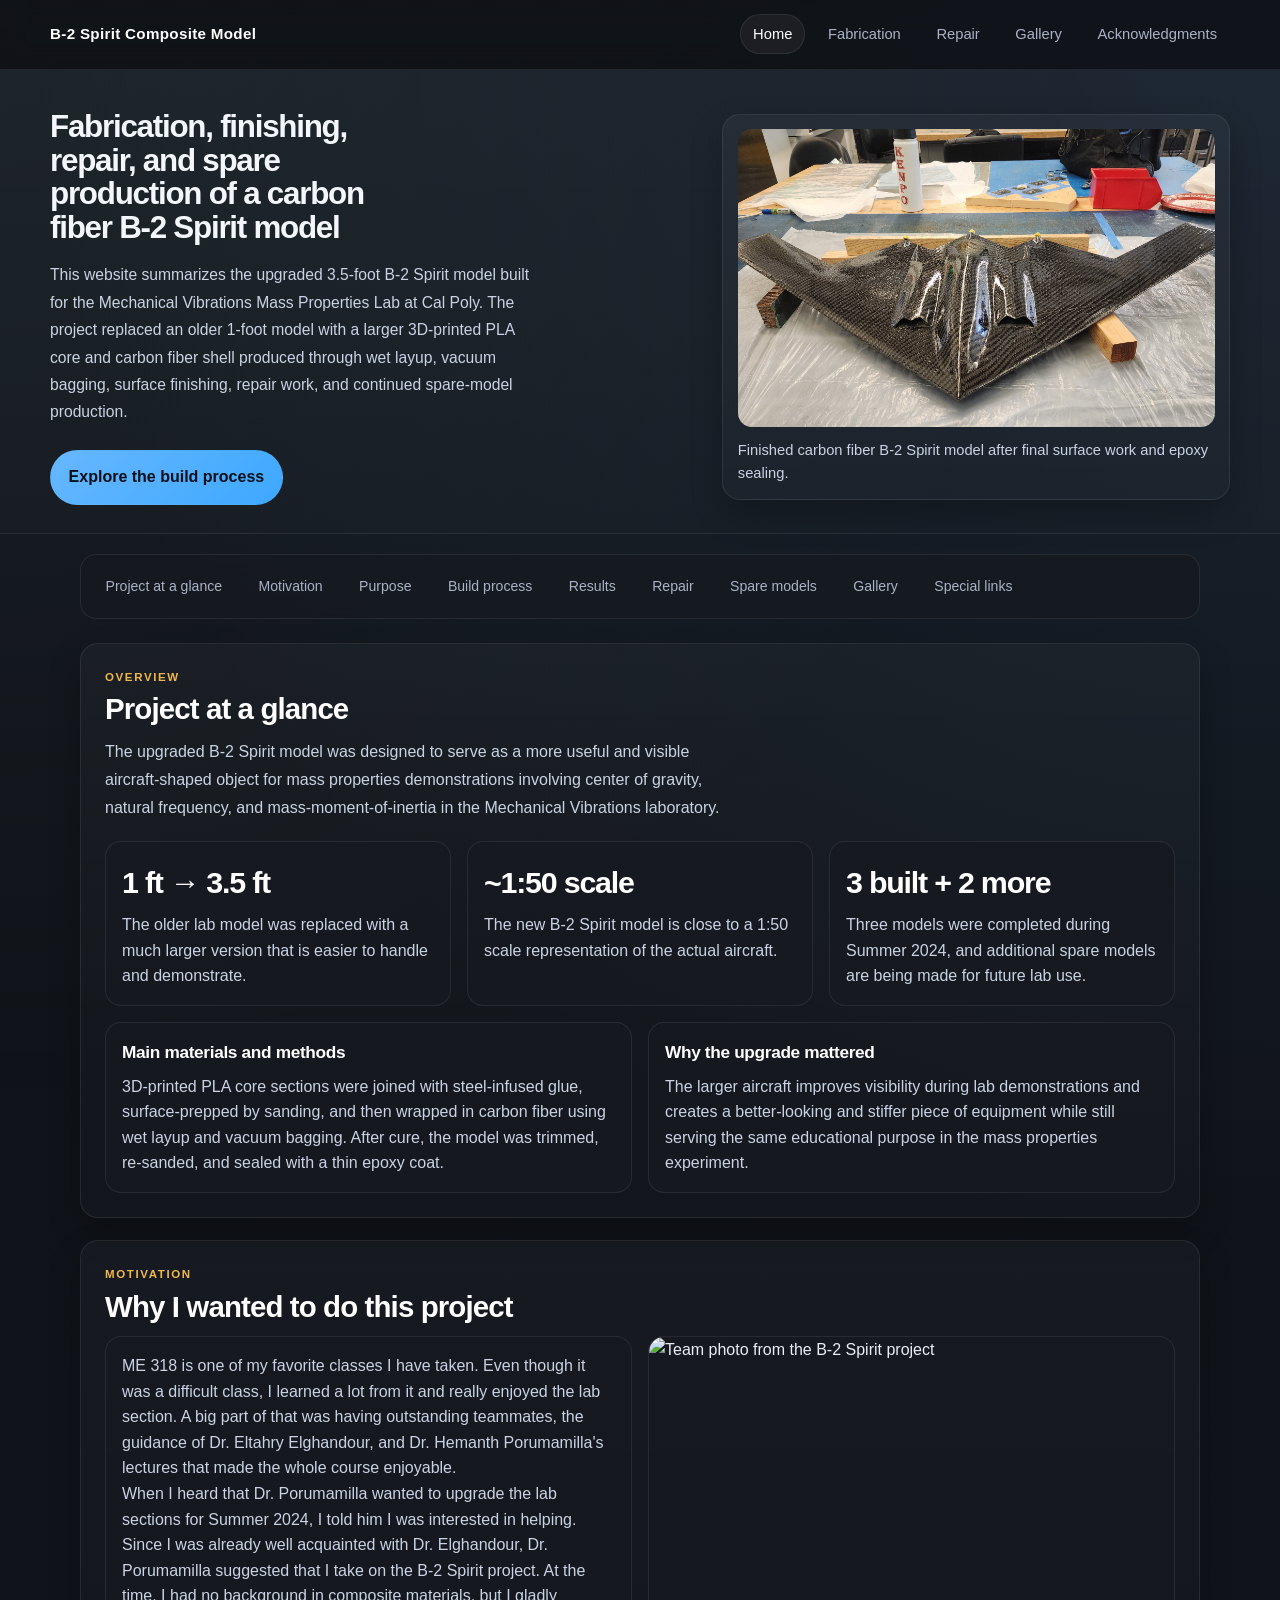
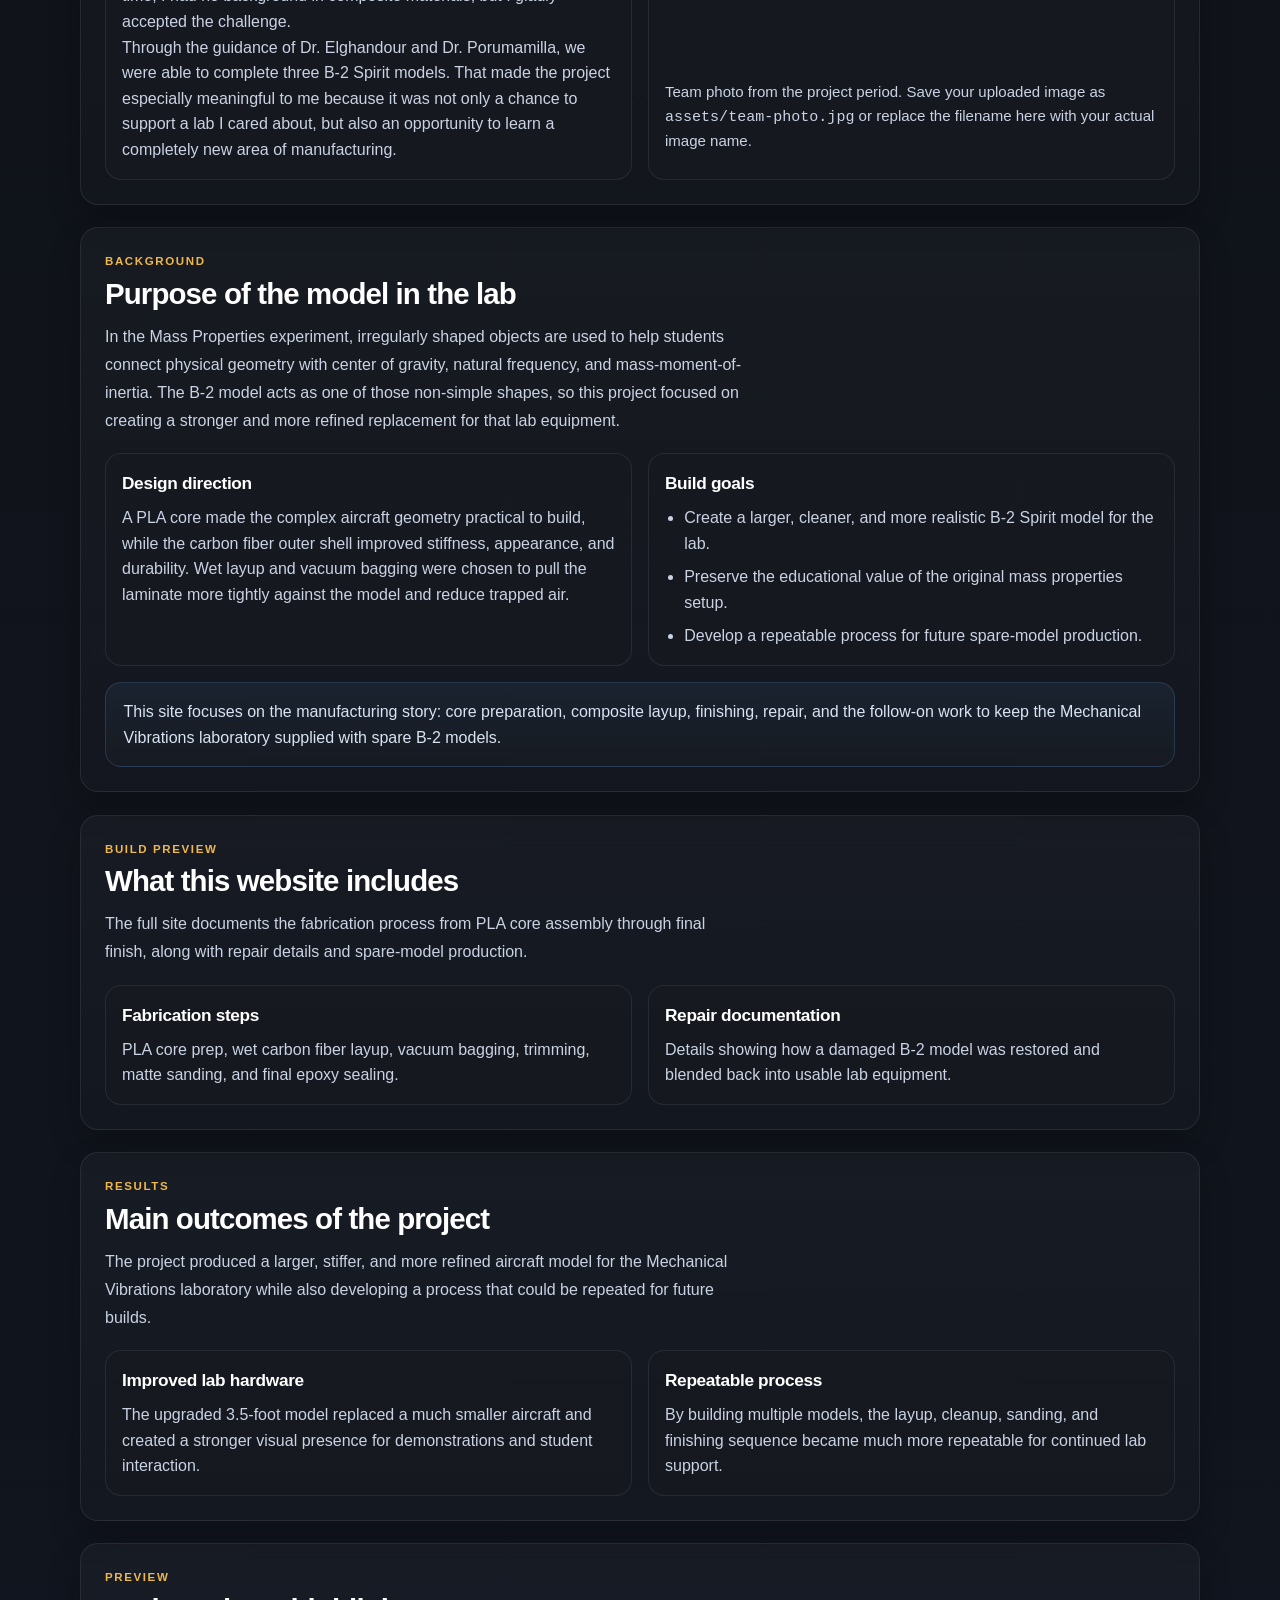
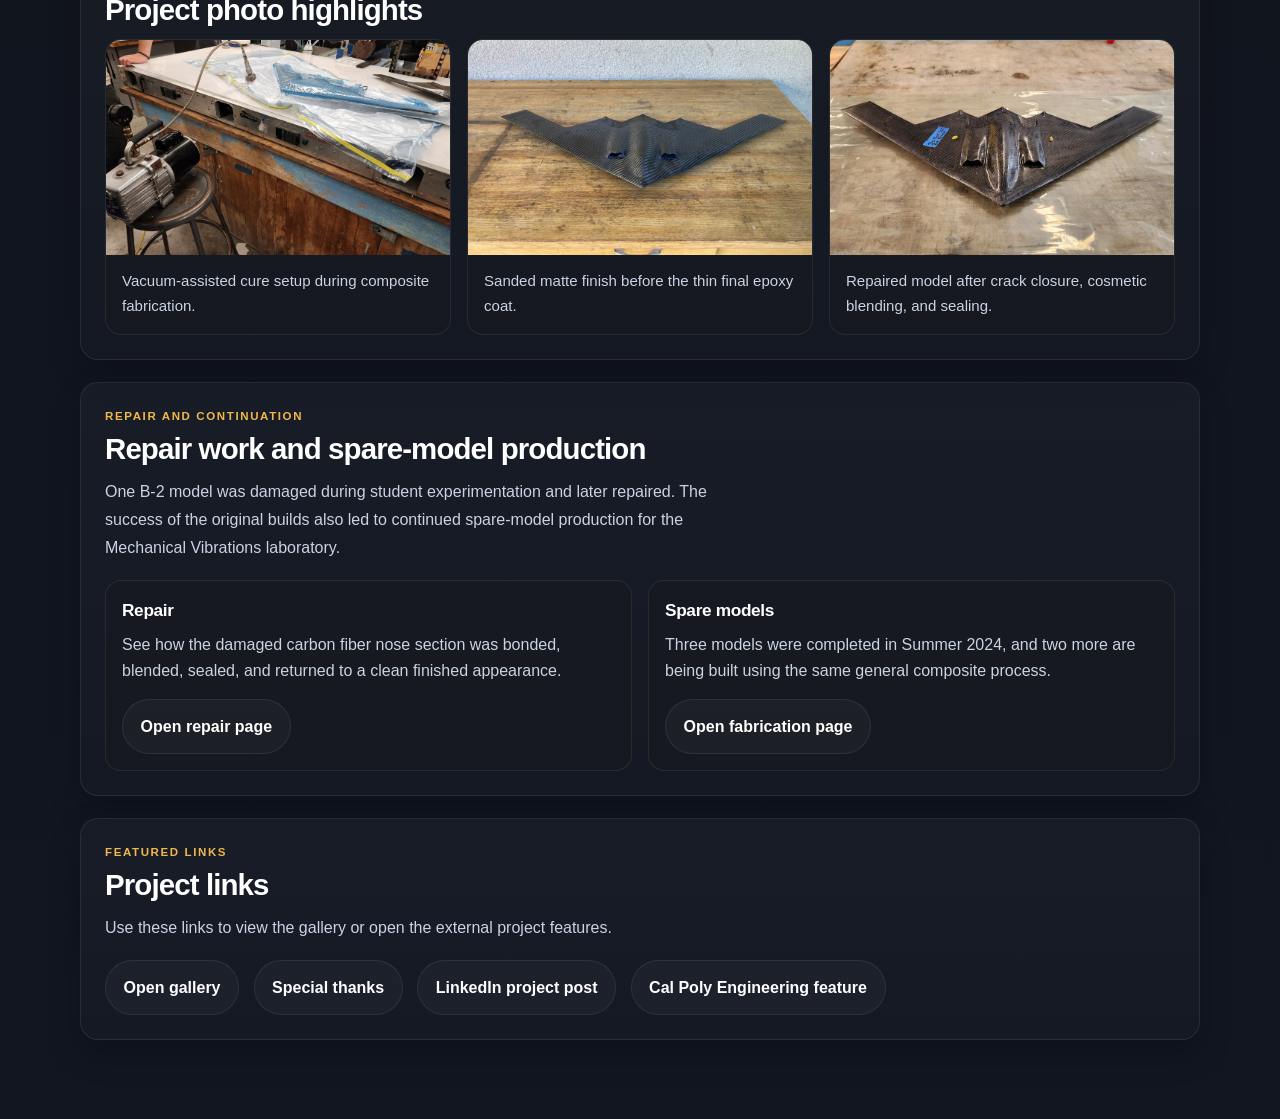
==== commit 30f2a74c: "Update index.html" ====
--- a/index.html
+++ b/index.html
@@ -313,22 +313,29 @@
       letter-spacing: -0.02em;
     }
 
+    .index-page .figure-card,
+    .index-page .figure {
+      overflow: hidden;
+    }
+
     .index-page .figure-card {
       padding: 0;
-      overflow: hidden;
-    }
-
-    .index-page .figure-card img {
+    }
+
+    .index-page .figure-card img,
+    .index-page .figure img {
       width: 100%;
       display: block;
       aspect-ratio: 16 / 10;
       object-fit: cover;
     }
 
-    .index-page .figure-caption {
+    .index-page .figure-caption,
+    .index-page .caption {
       padding: 0.9rem 1rem 1rem;
       font-size: 0.94rem;
       line-height: 1.6;
+      color: #c9d3e3;
     }
 
     .index-page .note-card {
@@ -433,6 +440,7 @@
     <nav class="section-nav" aria-label="Section navigation">
       <div class="section-nav-inner">
         <a href="#overview">Project at a glance</a>
+        <a href="#motivation">Motivation</a>
         <a href="#purpose">Purpose</a>
         <a href="#build">Build process</a>
         <a href="#results">Results</a>
@@ -483,6 +491,32 @@
           <p>
             The larger aircraft improves visibility during lab demonstrations and creates a better-looking and stiffer piece of equipment while still serving the same educational purpose in the mass properties experiment.
           </p>
+        </div>
+      </div>
+    </section>
+
+    <section class="home-section" id="motivation">
+      <div class="section-kicker">Motivation</div>
+      <h2>Why I wanted to do this project</h2>
+
+      <div class="info-grid">
+        <div class="info-card">
+          <p>
+            ME 318 is one of my favorite classes I have taken. Even though it was a difficult class, I learned a lot from it and really enjoyed the lab section. A big part of that was having outstanding teammates, the guidance of Dr. Eltahry Elghandour, and Dr. Hemanth Porumamilla's lectures that made the whole course enjoyable.
+          </p>
+          <p>
+            When I heard that Dr. Porumamilla wanted to upgrade the lab sections for Summer 2024, I told him I was interested in helping. Since I was already well acquainted with Dr. Elghandour, Dr. Porumamilla suggested that I take on the B-2 Spirit project. At the time, I had no background in composite materials, but I gladly accepted the challenge.
+          </p>
+          <p>
+            Through the guidance of Dr. Elghandour and Dr. Porumamilla, we were able to complete three B-2 Spirit models. That made the project especially meaningful to me because it was not only a chance to support a lab I cared about, but also an opportunity to learn a completely new area of manufacturing.
+          </p>
+        </div>
+
+        <div class="figure-card">
+          <img src="assets/team-photo.jpg" alt="Team photo from the B-2 Spirit project" />
+          <div class="figure-caption">
+            Team photo from the project period. Save your uploaded image as <code>assets/team-photo.jpg</code> or replace the filename here with your actual image name.
+          </div>
         </div>
       </div>
     </section>
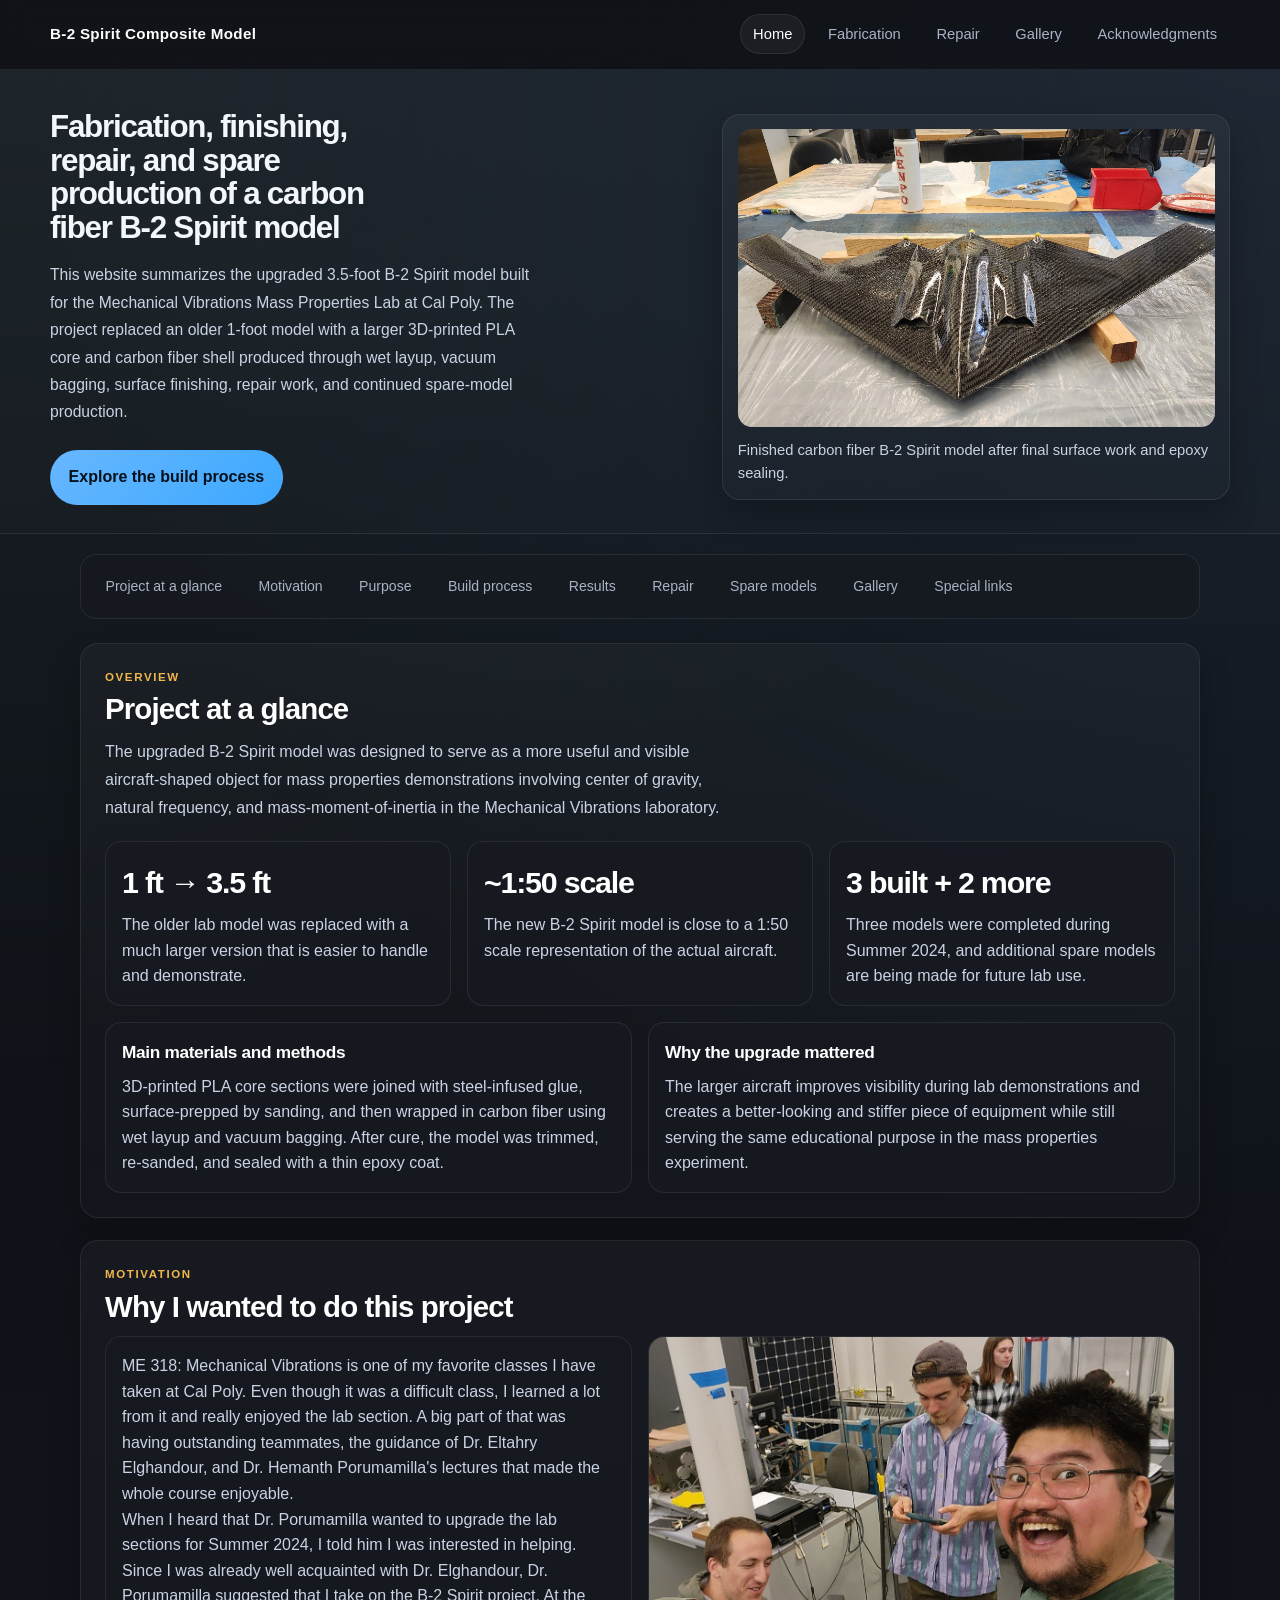
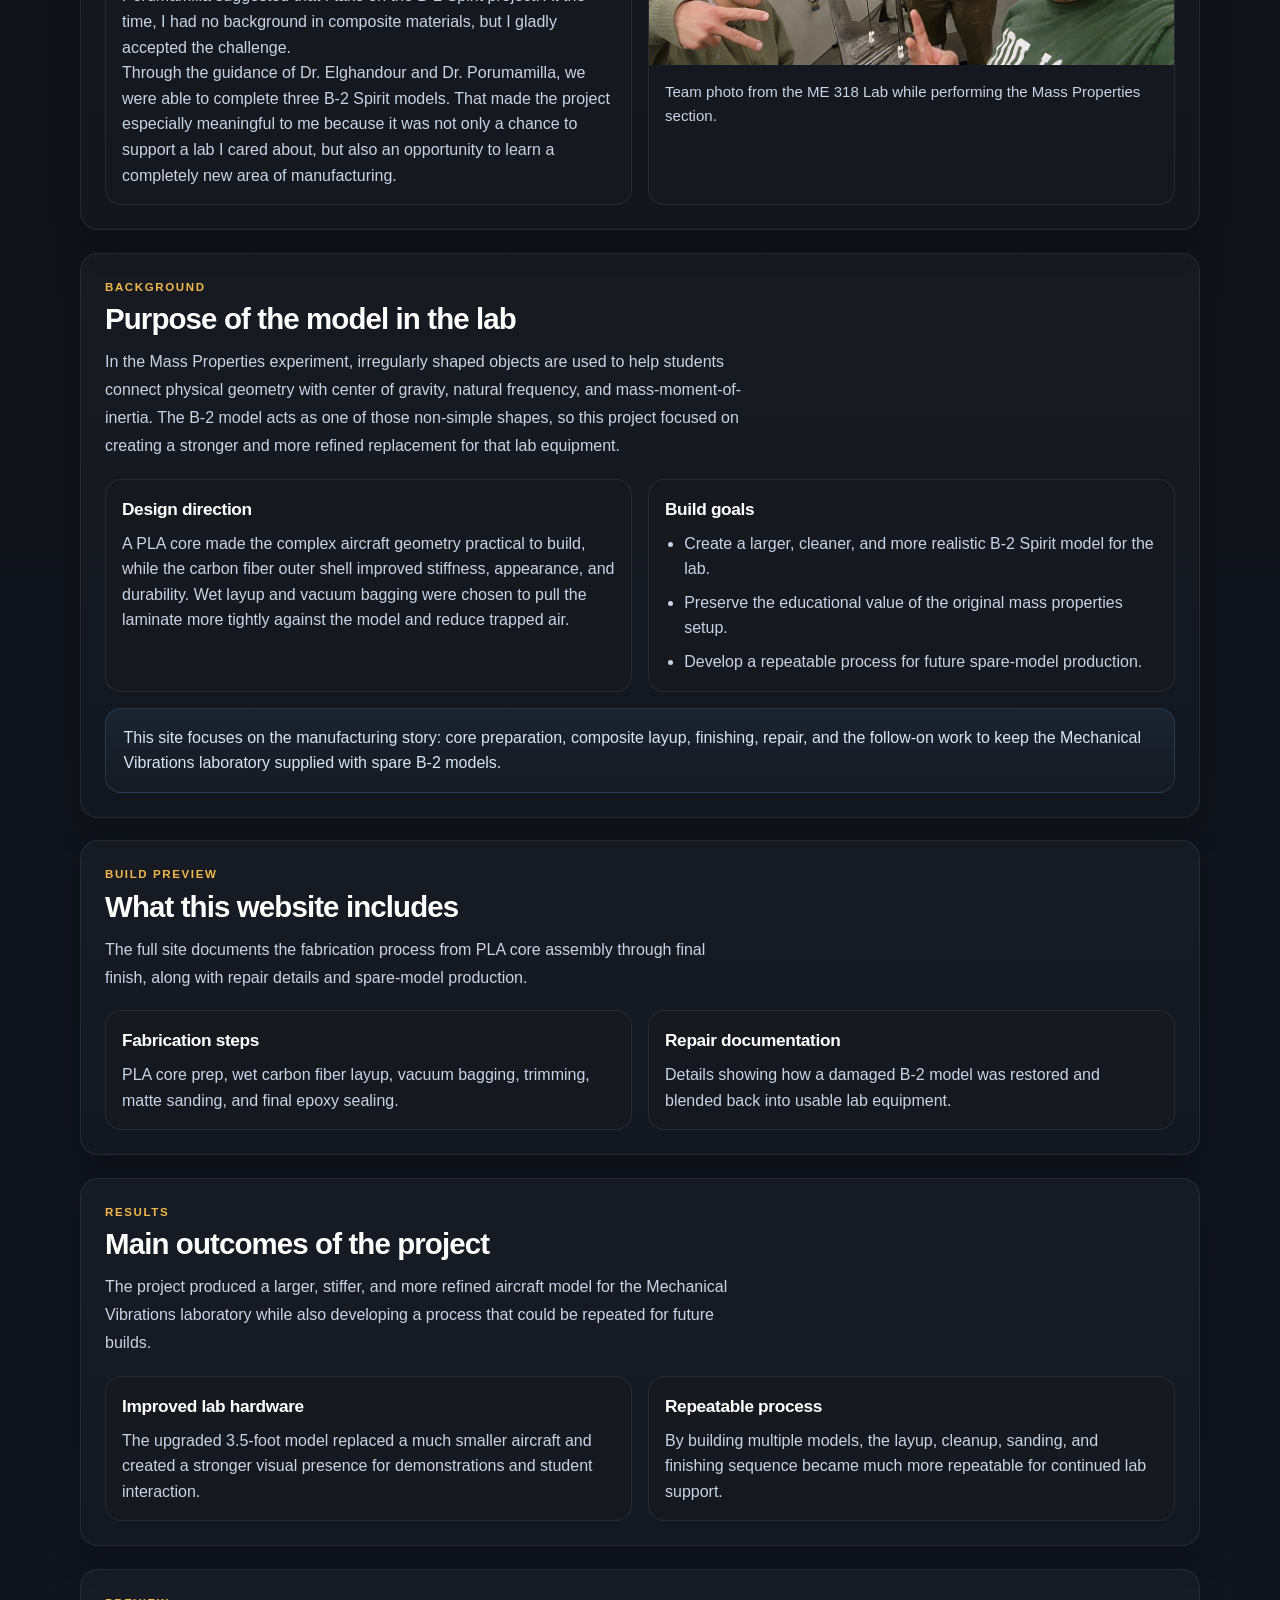
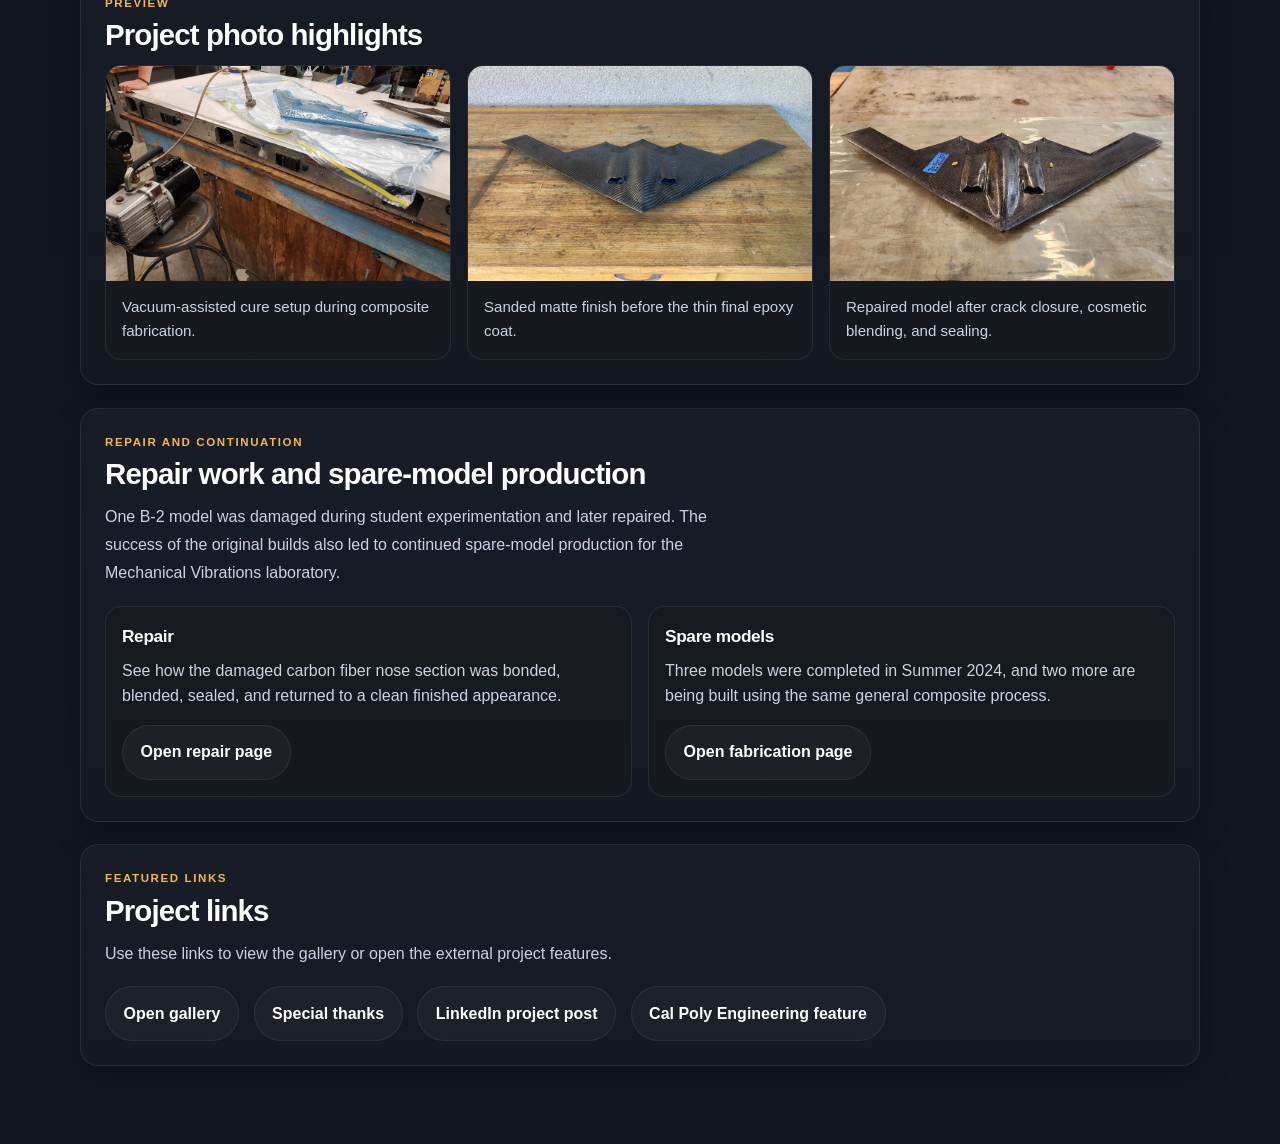
==== commit 113c85d6: "Update index.html" ====
--- a/index.html
+++ b/index.html
@@ -502,7 +502,7 @@
       <div class="info-grid">
         <div class="info-card">
           <p>
-            ME 318 is one of my favorite classes I have taken. Even though it was a difficult class, I learned a lot from it and really enjoyed the lab section. A big part of that was having outstanding teammates, the guidance of Dr. Eltahry Elghandour, and Dr. Hemanth Porumamilla's lectures that made the whole course enjoyable.
+            ME 318: Mechanical Vibrations is one of my favorite classes I have taken at Cal Poly. Even though it was a difficult class, I learned a lot from it and really enjoyed the lab section. A big part of that was having outstanding teammates, the guidance of Dr. Eltahry Elghandour, and Dr. Hemanth Porumamilla's lectures that made the whole course enjoyable.
           </p>
           <p>
             When I heard that Dr. Porumamilla wanted to upgrade the lab sections for Summer 2024, I told him I was interested in helping. Since I was already well acquainted with Dr. Elghandour, Dr. Porumamilla suggested that I take on the B-2 Spirit project. At the time, I had no background in composite materials, but I gladly accepted the challenge.
@@ -515,7 +515,7 @@
         <div class="figure-card">
           <img src="assets/team-photo.jpg" alt="Team photo from the B-2 Spirit project" />
           <div class="figure-caption">
-            Team photo from the project period. Save your uploaded image as <code>assets/team-photo.jpg</code> or replace the filename here with your actual image name.
+            Team photo from the ME 318 Lab while performing the Mass Properties section.
           </div>
         </div>
       </div>
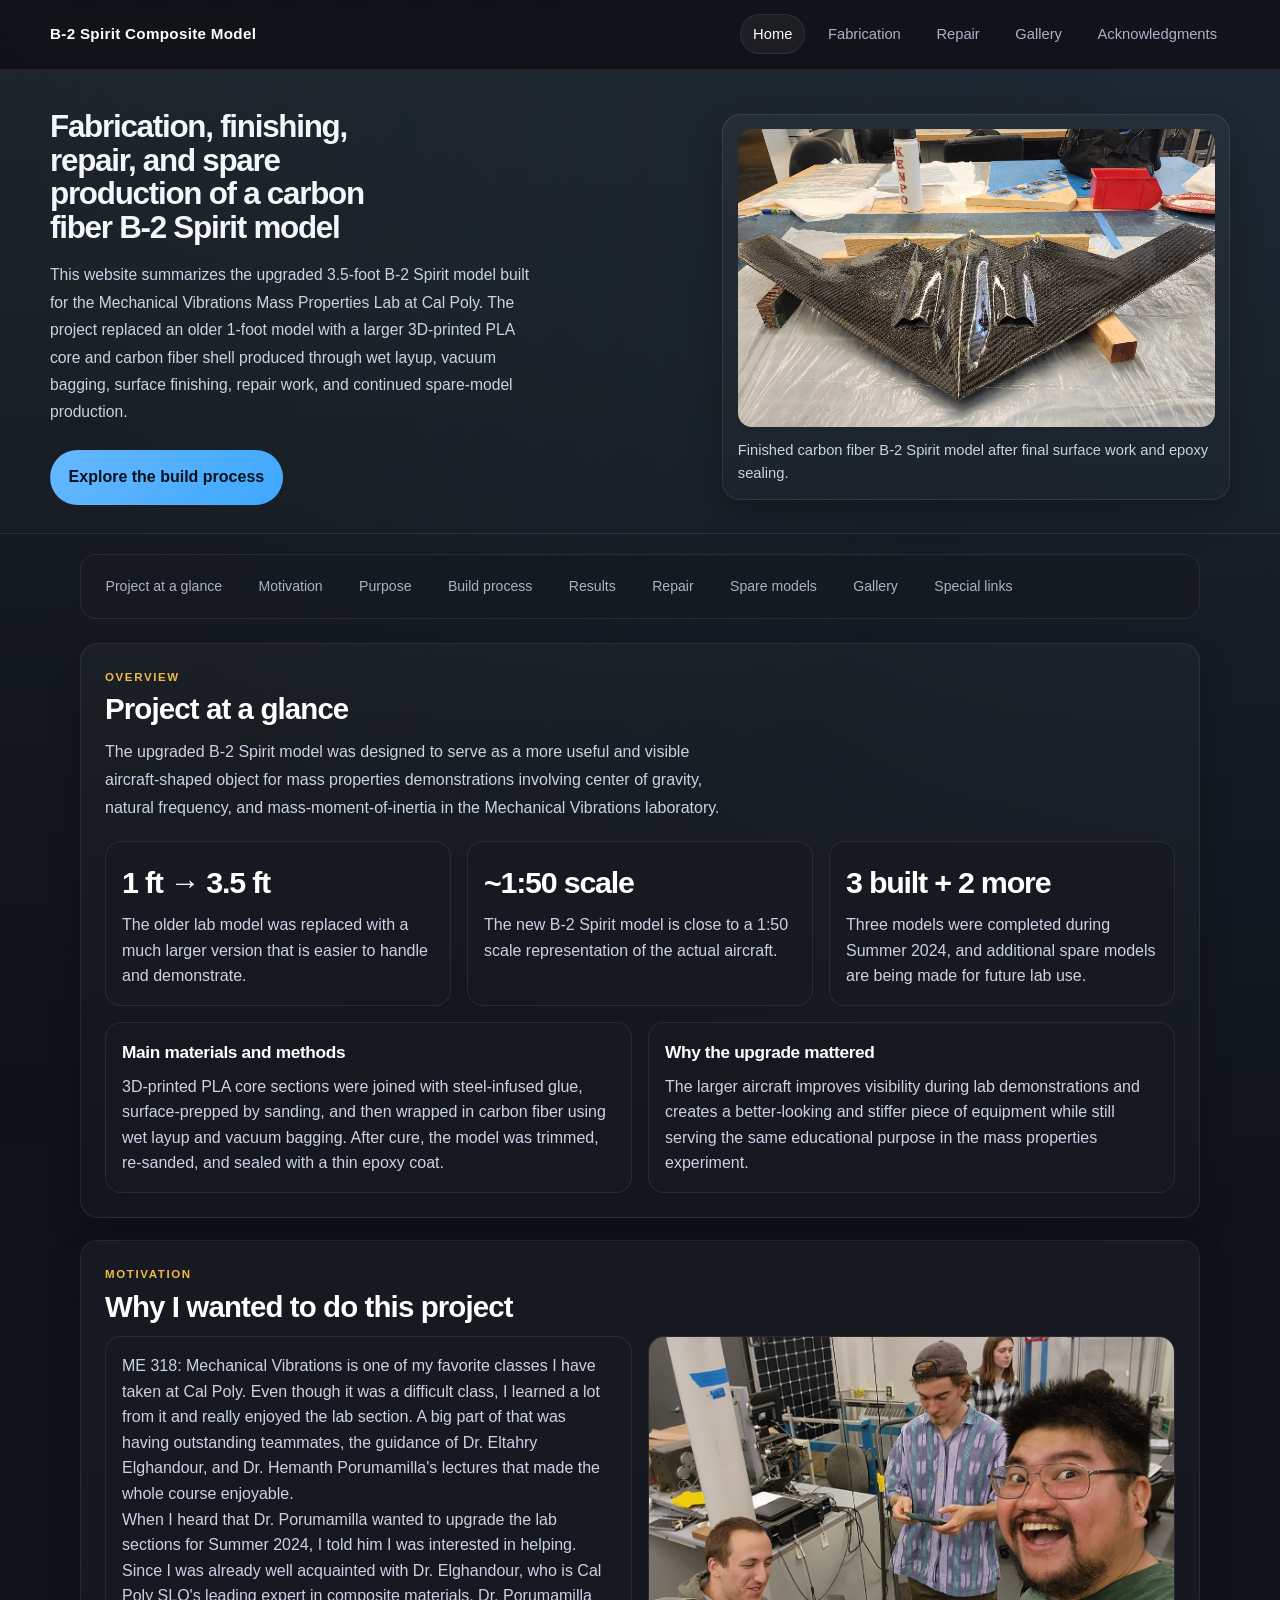
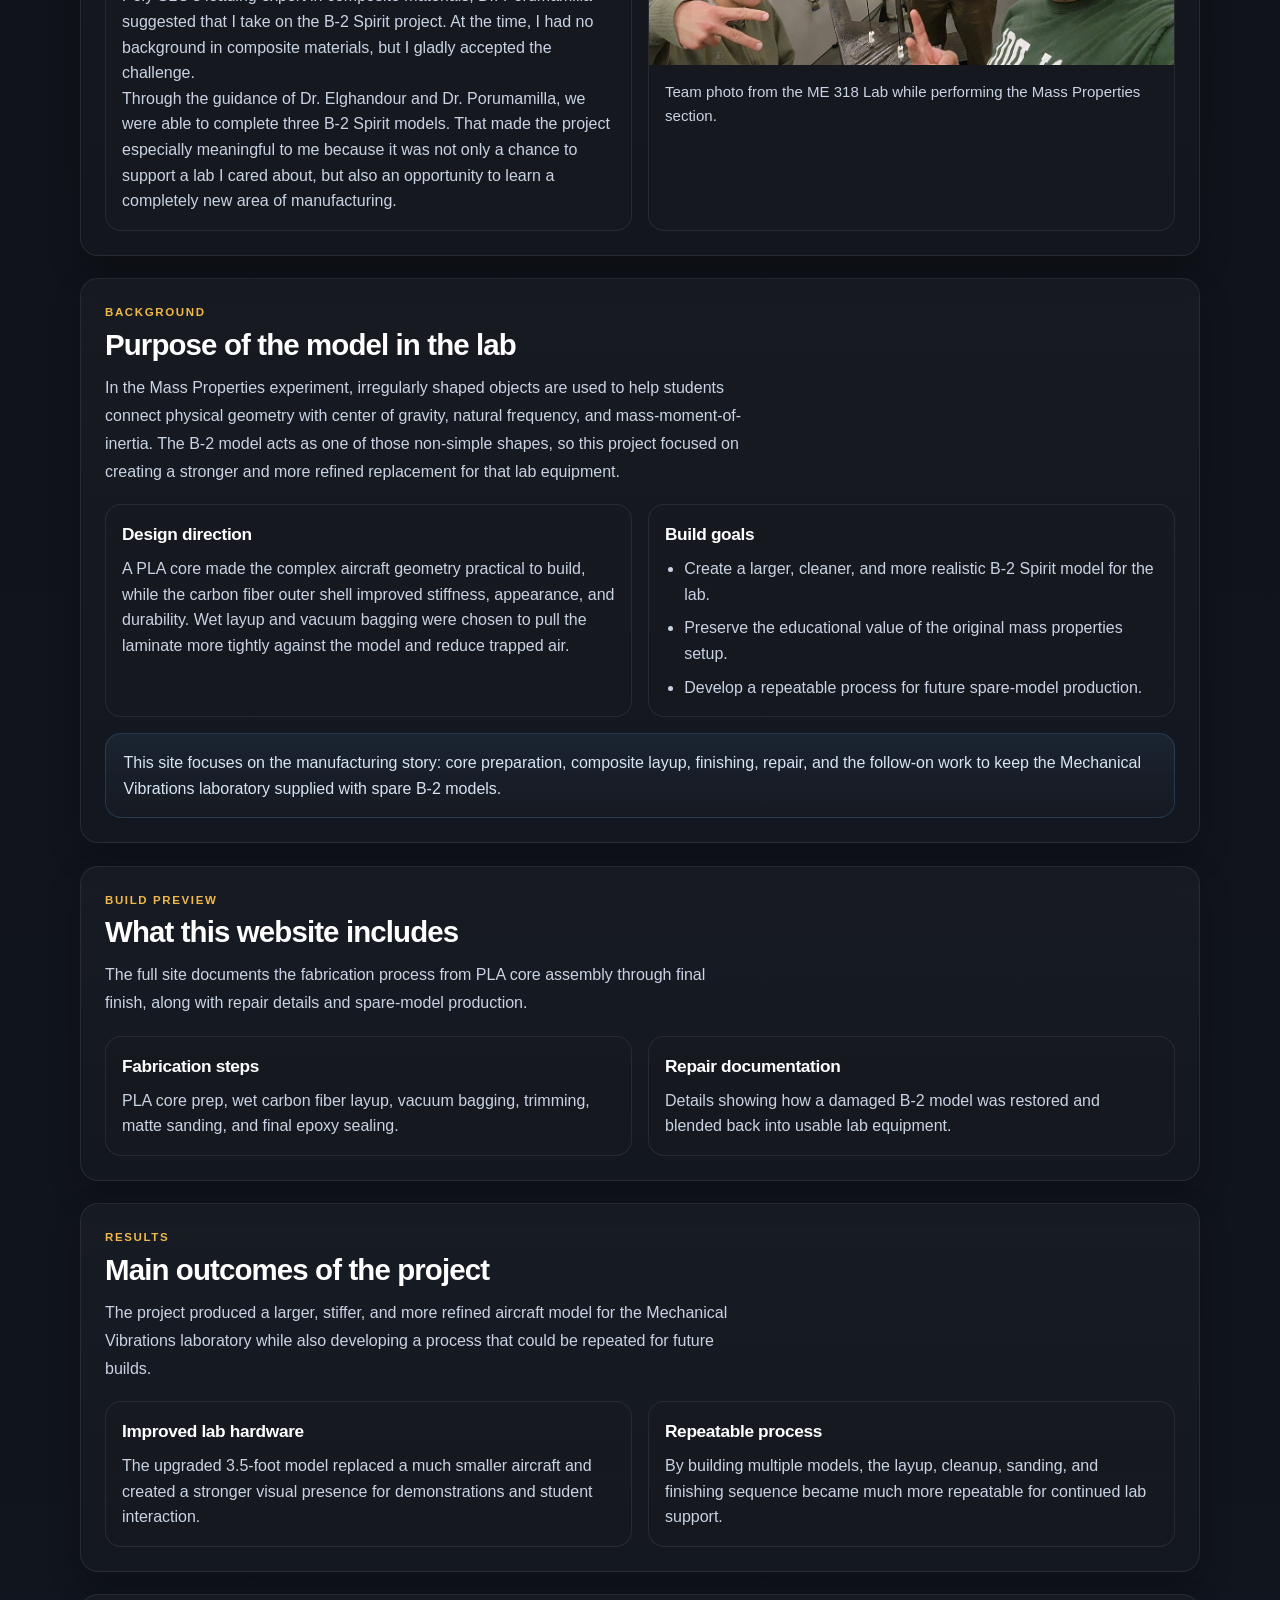
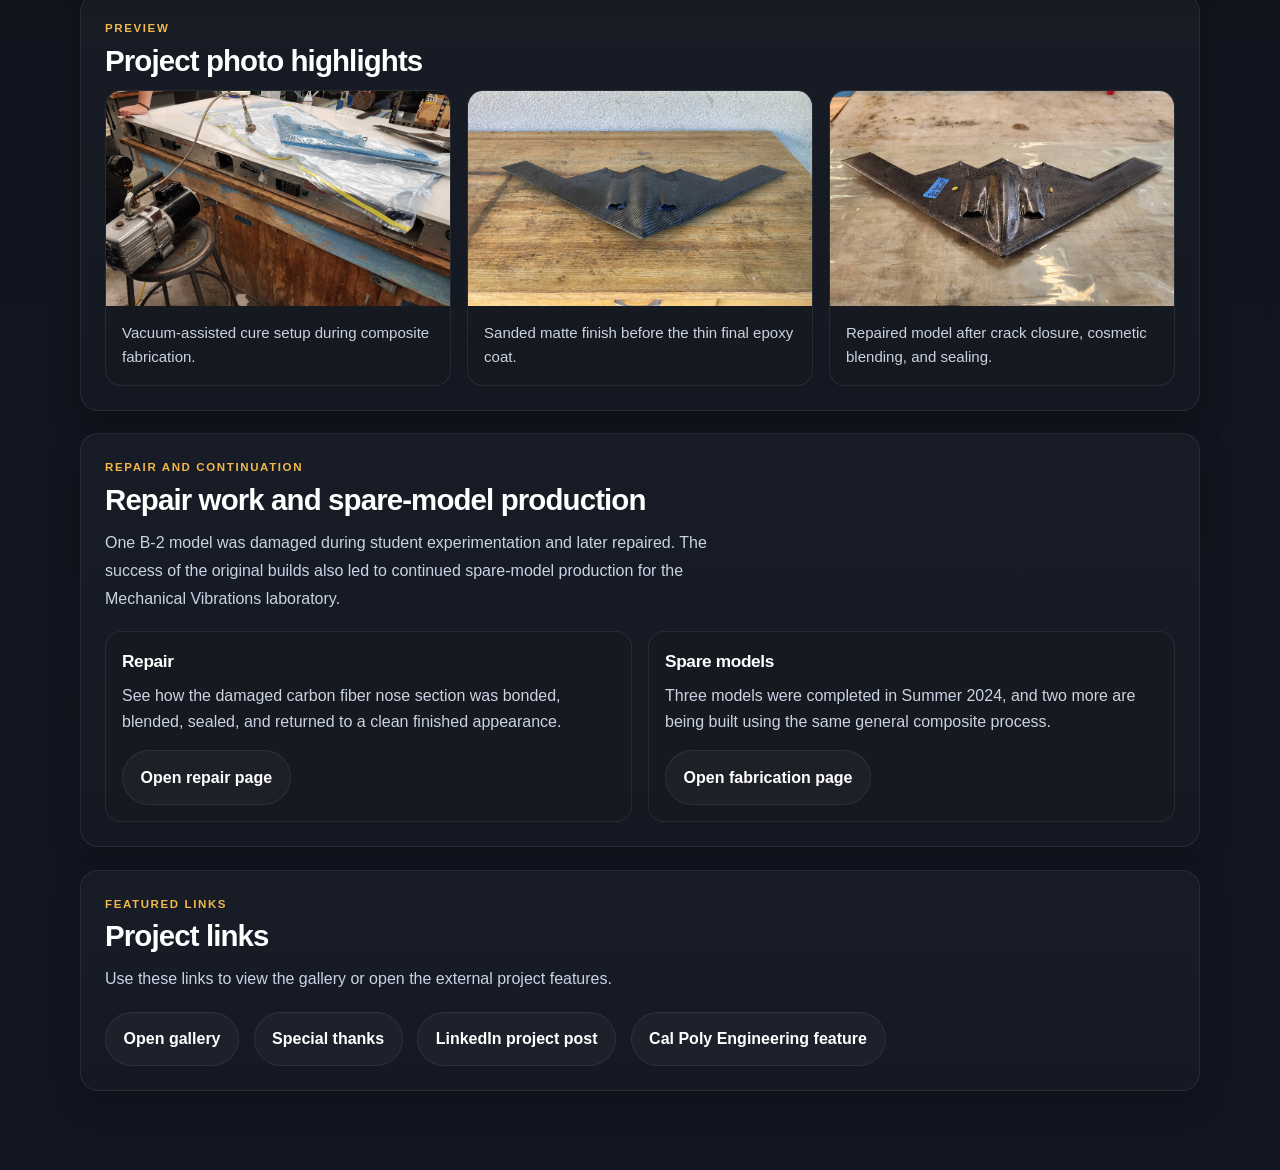
==== commit 5fb131af: "Update index.html" ====
--- a/index.html
+++ b/index.html
@@ -504,9 +504,11 @@
           <p>
             ME 318: Mechanical Vibrations is one of my favorite classes I have taken at Cal Poly. Even though it was a difficult class, I learned a lot from it and really enjoyed the lab section. A big part of that was having outstanding teammates, the guidance of Dr. Eltahry Elghandour, and Dr. Hemanth Porumamilla's lectures that made the whole course enjoyable.
           </p>
+          <p> </p>
           <p>
-            When I heard that Dr. Porumamilla wanted to upgrade the lab sections for Summer 2024, I told him I was interested in helping. Since I was already well acquainted with Dr. Elghandour, Dr. Porumamilla suggested that I take on the B-2 Spirit project. At the time, I had no background in composite materials, but I gladly accepted the challenge.
-          </p>
+            When I heard that Dr. Porumamilla wanted to upgrade the lab sections for Summer 2024, I told him I was interested in helping. Since I was already well acquainted with Dr. Elghandour,  who is Cal Poly SLO's leading expert in composite materials, Dr. Porumamilla suggested that I take on the B-2 Spirit project. At the time, I had no background in composite materials, but I gladly accepted the challenge.
+          </p>
+          <p> </p>
           <p>
             Through the guidance of Dr. Elghandour and Dr. Porumamilla, we were able to complete three B-2 Spirit models. That made the project especially meaningful to me because it was not only a chance to support a lab I cared about, but also an opportunity to learn a completely new area of manufacturing.
           </p>
